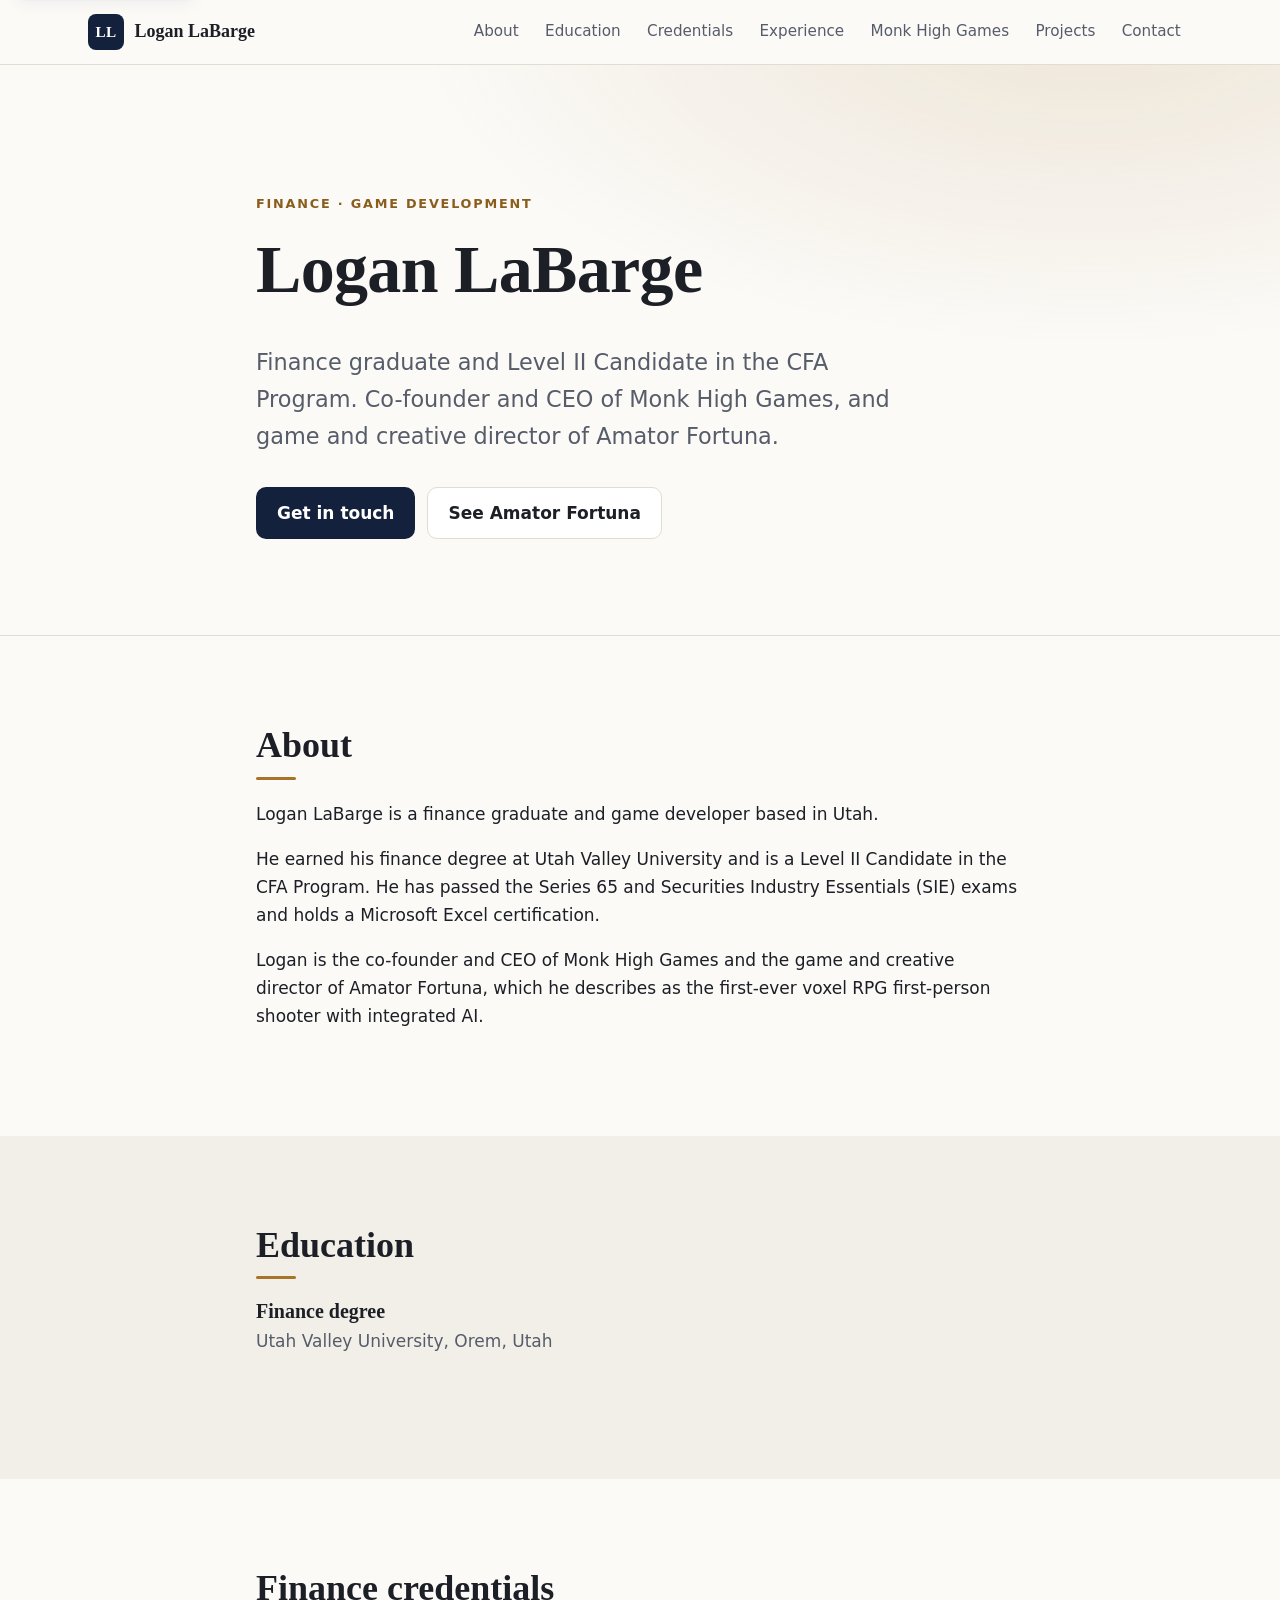
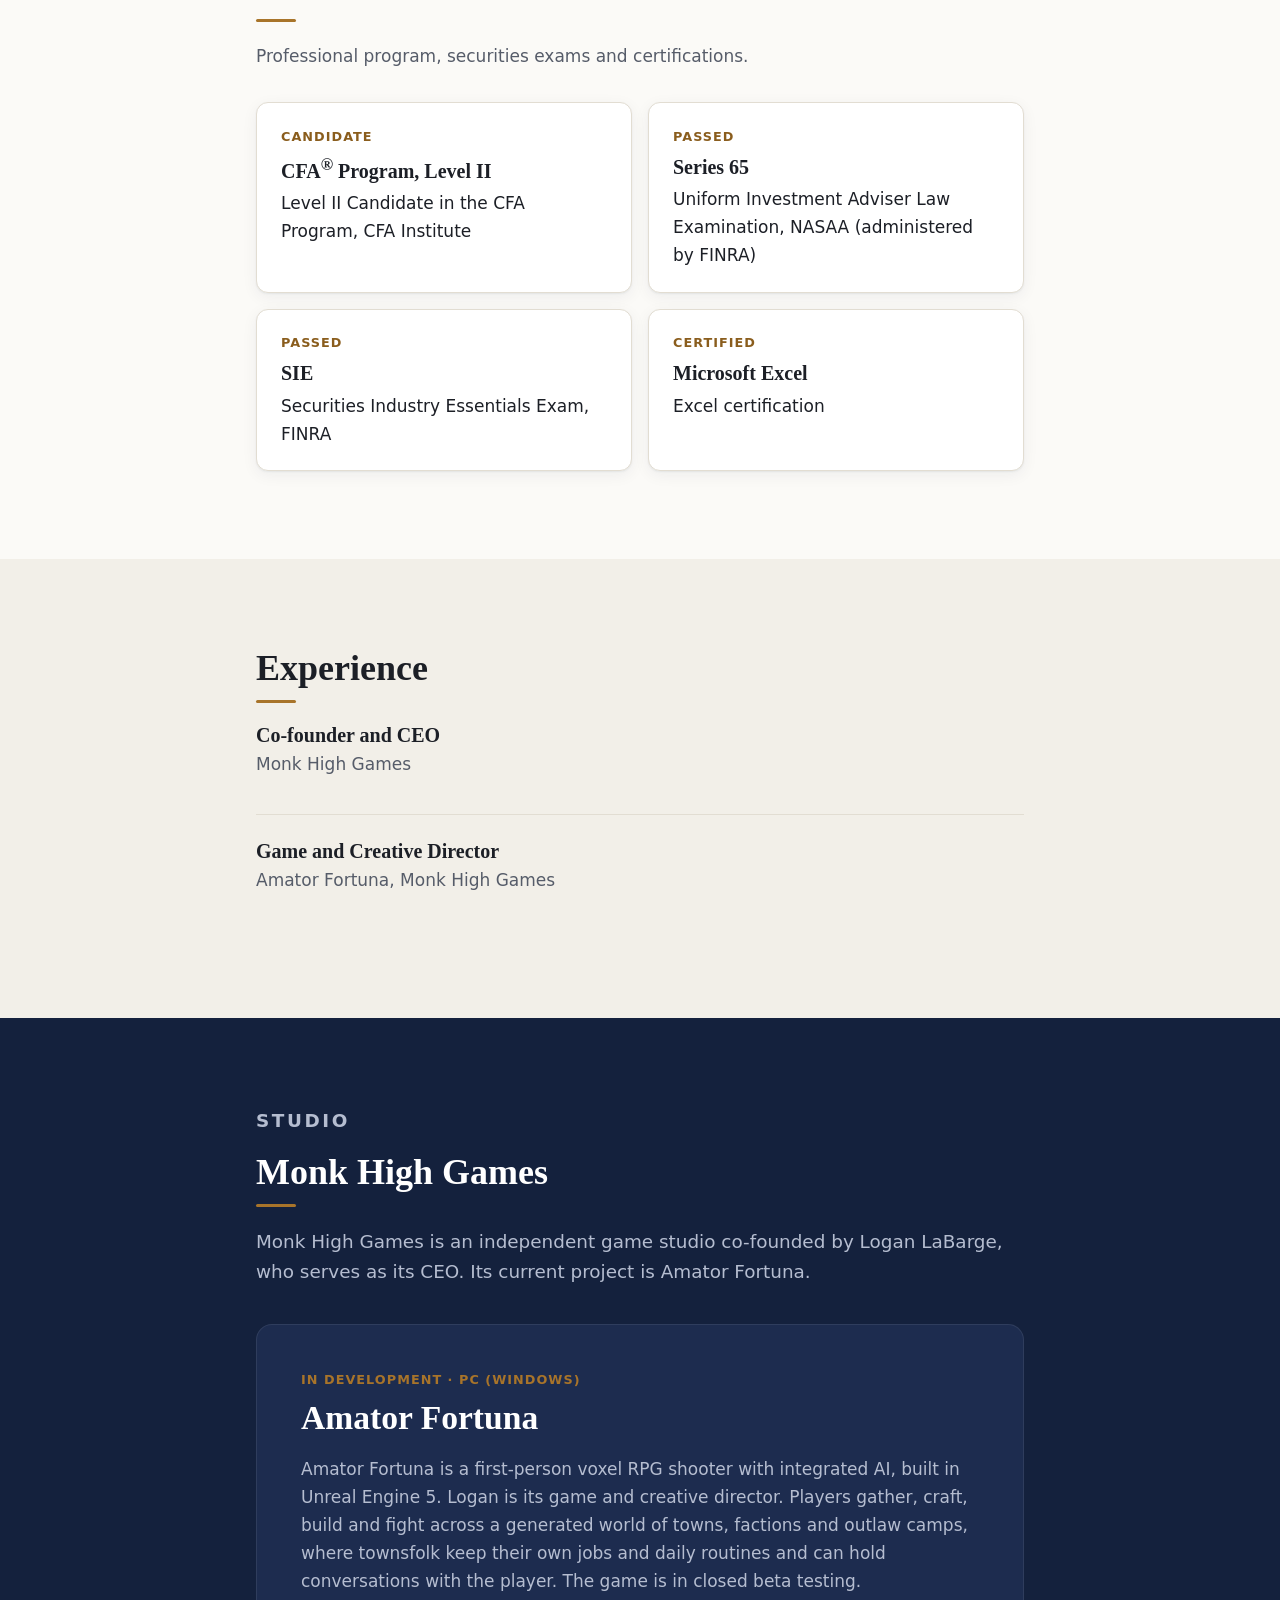
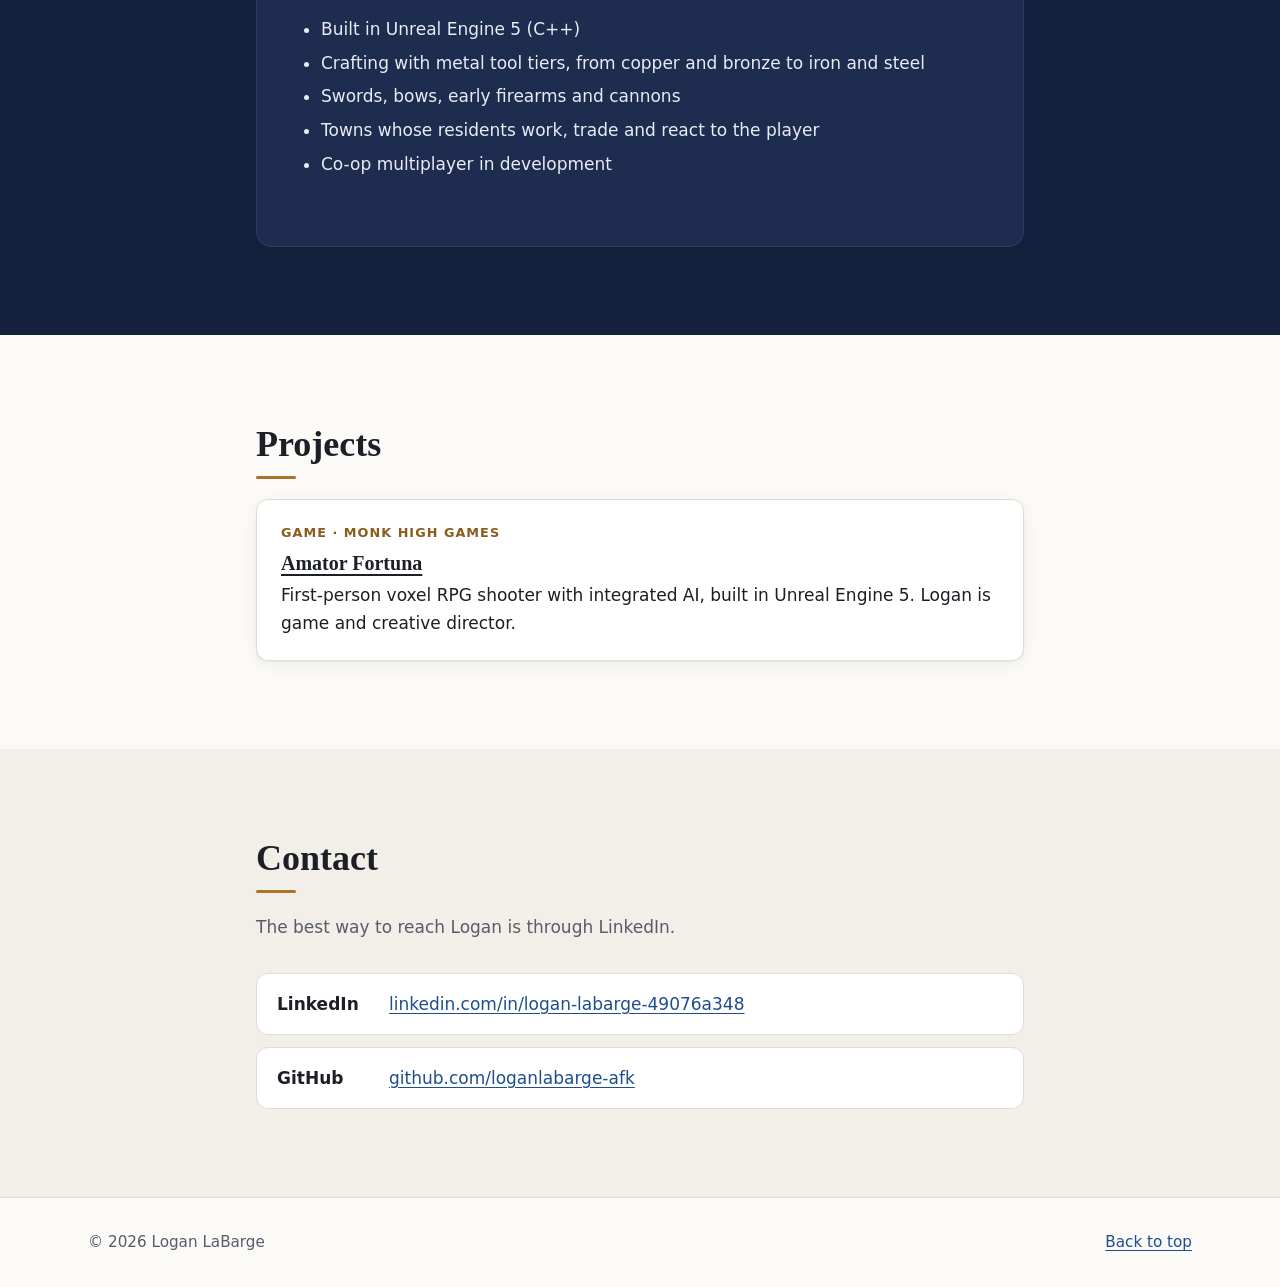
==== index.html @ 53f0b483 "Fill in Logan's bio, education, credentials, roles and LinkedIn" ====
<!doctype html>
<html lang="en">
<head>
  <meta charset="utf-8">
  <meta name="viewport" content="width=device-width, initial-scale=1">

  <!-- ===== Primary SEO ===== -->
  <title>Logan LaBarge | Finance and Game Development</title>
  <meta name="description" content="Logan LaBarge: Utah finance graduate, Level II Candidate in the CFA Program, co-founder and CEO of Monk High Games, and director of Amator Fortuna.">
  <meta name="author" content="Logan LaBarge">
  <meta name="robots" content="index, follow, max-image-preview:large">
  <link rel="canonical" href="https://loganlabarge-afk.github.io/">

  <!-- Search engine ownership checks: paste each service's tag below this comment.
       Google Search Console: <meta name="google-site-verification" content="...">
       Bing Webmaster Tools:  <meta name="msvalidate.01" content="..."> -->

  <!-- ===== Open Graph (LinkedIn, Facebook, Discord, iMessage, etc.) ===== -->
  <meta property="og:type" content="profile">
  <meta property="og:site_name" content="Logan LaBarge">
  <meta property="og:title" content="Logan LaBarge">
  <meta property="og:description" content="Logan LaBarge: Utah finance graduate, Level II Candidate in the CFA Program, co-founder and CEO of Monk High Games, and director of Amator Fortuna.">
  <meta property="og:url" content="https://loganlabarge-afk.github.io/">
  <meta property="og:image" content="https://loganlabarge-afk.github.io/assets/og-image.png">
  <meta property="og:image:width" content="1200">
  <meta property="og:image:height" content="630">
  <meta property="og:image:alt" content="Logan LaBarge">
  <meta property="og:locale" content="en_US">
  <meta property="profile:first_name" content="Logan">
  <meta property="profile:last_name" content="LaBarge">

  <!-- ===== Twitter / X card ===== -->
  <meta name="twitter:card" content="summary_large_image">
  <meta name="twitter:title" content="Logan LaBarge">
  <meta name="twitter:description" content="Logan LaBarge: Utah finance graduate, Level II Candidate in the CFA Program, co-founder and CEO of Monk High Games, and director of Amator Fortuna.">
  <meta name="twitter:image" content="https://loganlabarge-afk.github.io/assets/og-image.png">

  <link rel="icon" href="assets/favicon.svg" type="image/svg+xml">
  <link rel="icon" href="assets/favicon-32.png" type="image/png" sizes="32x32">
  <link rel="apple-touch-icon" href="assets/apple-touch-icon.png">
  <meta name="theme-color" content="#14213d">
  <link rel="stylesheet" href="assets/styles.css">

  <!-- ===== Structured data (schema.org JSON-LD) =====
       ProfilePage + Person is what Google reads for a person's profile page. -->
  <script type="application/ld+json">
  {
    "@context": "https://schema.org",
    "@graph": [
      {
        "@type": "ProfilePage",
        "@id": "https://loganlabarge-afk.github.io/#profilepage",
        "url": "https://loganlabarge-afk.github.io/",
        "name": "Logan LaBarge",
        "inLanguage": "en-US",
        "dateCreated": "2026-10-21",
        "dateModified": "2026-10-21",
        "isPartOf": { "@id": "https://loganlabarge-afk.github.io/#website" },
        "mainEntity": { "@id": "https://loganlabarge-afk.github.io/#person" }
      },
      {
        "@type": "WebSite",
        "@id": "https://loganlabarge-afk.github.io/#website",
        "url": "https://loganlabarge-afk.github.io/",
        "name": "Logan LaBarge",
        "inLanguage": "en-US",
        "publisher": { "@id": "https://loganlabarge-afk.github.io/#person" }
      },
      {
        "@type": "Person",
        "@id": "https://loganlabarge-afk.github.io/#person",
        "name": "Logan LaBarge",
        "givenName": "Logan",
        "familyName": "LaBarge",
        "url": "https://loganlabarge-afk.github.io/",
        "image": "https://loganlabarge-afk.github.io/assets/og-image.png",
        "description": "Utah finance graduate, Level II Candidate in the CFA Program, co-founder and CEO of Monk High Games, and game and creative director of Amator Fortuna.",
        "jobTitle": "Co-founder and CEO",
        "worksFor": { "@id": "https://loganlabarge-afk.github.io/#monkhighgames" },
        "homeLocation": {
          "@type": "Place",
          "address": { "@type": "PostalAddress", "addressRegion": "UT", "addressCountry": "US" }
        },
        "alumniOf": {
          "@type": "CollegeOrUniversity",
          "name": "Utah Valley University",
          "url": "https://www.uvu.edu/"
        },
        "hasCredential": [
          {
            "@type": "EducationalOccupationalCredential",
            "name": "Finance degree",
            "credentialCategory": "degree",
            "recognizedBy": { "@type": "CollegeOrUniversity", "name": "Utah Valley University" }
          },
          {
            "@type": "EducationalOccupationalCredential",
            "name": "Series 65: Uniform Investment Adviser Law Examination",
            "credentialCategory": "securities qualification exam",
            "recognizedBy": { "@type": "Organization", "name": "North American Securities Administrators Association (NASAA)", "url": "https://www.nasaa.org/" }
          },
          {
            "@type": "EducationalOccupationalCredential",
            "name": "Securities Industry Essentials (SIE) Exam",
            "credentialCategory": "securities qualification exam",
            "recognizedBy": { "@type": "Organization", "name": "FINRA", "url": "https://www.finra.org/" }
          },
          {
            "@type": "EducationalOccupationalCredential",
            "name": "Microsoft Excel certification",
            "credentialCategory": "certification"
          }
        ],
        "knowsAbout": ["Finance", "Securities", "Microsoft Excel", "Game development", "Unreal Engine"],
        "sameAs": [
          "https://www.linkedin.com/in/logan-labarge-49076a348/",
          "https://github.com/loganlabarge-afk"
        ]
      },
      {
        "@type": "Organization",
        "@id": "https://loganlabarge-afk.github.io/#monkhighgames",
        "name": "Monk High Games",
        "url": "https://loganlabarge-afk.github.io/#monk-high-games",
        "founder": { "@id": "https://loganlabarge-afk.github.io/#person" },
        "description": "Independent game studio co-founded by Logan LaBarge (CEO), developer of Amator Fortuna."
      },
      {
        "@type": "VideoGame",
        "@id": "https://loganlabarge-afk.github.io/#amatorfortuna",
        "name": "Amator Fortuna",
        "url": "https://loganlabarge-afk.github.io/#amator-fortuna",
        "description": "A first-person voxel RPG shooter with integrated AI, built in Unreal Engine 5. Players gather, craft, build and fight across a generated world of towns, factions and outlaw camps, where townsfolk keep their own jobs and daily routines and can hold conversations with the player. In closed beta testing.",
        "genre": ["Role-playing game", "First-person shooter", "Voxel"],
        "author": { "@id": "https://loganlabarge-afk.github.io/#person" },
        "director": { "@id": "https://loganlabarge-afk.github.io/#person" },
        "publisher": { "@id": "https://loganlabarge-afk.github.io/#monkhighgames" },
        "gamePlatform": "PC",
        "operatingSystem": "Windows",
        "applicationCategory": "Game"
      }
    ]
  }
  </script>
</head>
<body>
  <a class="skip-link" href="#main">Skip to content</a>

  <header class="site-header">
    <div class="container header-inner">
      <a class="brand" href="#top" aria-label="Logan LaBarge, back to top">
        <span class="monogram" aria-hidden="true">LL</span>
        <span class="brand-name">Logan LaBarge</span>
      </a>
      <button class="nav-toggle" type="button" aria-expanded="false" aria-controls="site-nav" hidden>
        <span class="nav-toggle-bars" aria-hidden="true"></span>
        <span class="visually-hidden">Menu</span>
      </button>
      <nav id="site-nav" class="site-nav" aria-label="Sections">
        <ul>
          <li><a href="#about">About</a></li>
          <li><a href="#education">Education</a></li>
          <li><a href="#credentials">Credentials</a></li>
          <li><a href="#experience">Experience</a></li>
          <li><a href="#monk-high-games">Monk High Games</a></li>
          <li><a href="#projects">Projects</a></li>
          <li><a href="#contact">Contact</a></li>
        </ul>
      </nav>
    </div>
  </header>

  <main id="main">
    <!-- ===== Hero ===== -->
    <section class="hero" id="top" aria-labelledby="hero-title">
      <div class="container narrow hero-inner">
        <p class="eyebrow">Finance &middot; Game development</p>
        <h1 id="hero-title">Logan LaBarge</h1>
        <p class="lede">Finance graduate and Level II Candidate in the CFA Program. Co-founder and CEO of Monk High Games, and game and creative director of Amator Fortuna.</p>
        <div class="hero-actions">
          <a class="button button-primary" href="#contact">Get in touch</a>
          <a class="button button-ghost" href="#amator-fortuna">See Amator Fortuna</a>
        </div>
      </div>
    </section>

    <!-- ===== About ===== -->
    <section class="section" id="about" aria-labelledby="about-title">
      <div class="container narrow">
        <h2 id="about-title">About</h2>
        <p>Logan LaBarge is a finance graduate and game developer based in Utah.</p>
        <p>He earned his finance degree at Utah Valley University and is a Level II Candidate in the CFA Program. He has passed the Series 65 and Securities Industry Essentials (SIE) exams and holds a Microsoft Excel certification.</p>
        <p>Logan is the co-founder and CEO of Monk High Games and the game and creative director of Amator Fortuna, which he describes as the first-ever voxel RPG first-person shooter with integrated AI.</p>
      </div>
    </section>

    <!-- ===== Education ===== -->
    <section class="section section-alt" id="education" aria-labelledby="education-title">
      <div class="container narrow">
        <h2 id="education-title">Education</h2>
        <ol class="timeline">
          <li class="timeline-item no-meta">
            <div class="timeline-body">
              <h3>Finance degree</h3>
              <p class="org">Utah Valley University, Orem, Utah</p>
            </div>
          </li>
        </ol>
      </div>
    </section>

    <!-- ===== Finance credentials ===== -->
    <section class="section" id="credentials" aria-labelledby="credentials-title">
      <div class="container narrow">
        <h2 id="credentials-title">Finance credentials</h2>
        <p class="section-intro">Professional program, securities exams and certifications.</p>
        <ul class="card-grid">
          <li class="card">
            <p class="card-kicker">Candidate</p>
            <h3>CFA<sup>&reg;</sup> Program, Level II</h3>
            <p>Level II Candidate in the CFA Program, CFA Institute</p>
          </li>
          <li class="card">
            <p class="card-kicker">Passed</p>
            <h3>Series 65</h3>
            <p>Uniform Investment Adviser Law Examination, NASAA (administered by FINRA)</p>
          </li>
          <li class="card">
            <p class="card-kicker">Passed</p>
            <h3>SIE</h3>
            <p>Securities Industry Essentials Exam, FINRA</p>
          </li>
          <li class="card">
            <p class="card-kicker">Certified</p>
            <h3>Microsoft Excel</h3>
            <p>Excel certification</p>
          </li>
        </ul>
      </div>
    </section>

    <!-- ===== Experience ===== -->
    <section class="section section-alt" id="experience" aria-labelledby="experience-title">
      <div class="container narrow">
        <h2 id="experience-title">Experience</h2>
        <ol class="timeline">
          <li class="timeline-item no-meta">
            <div class="timeline-body">
              <h3>Co-founder and CEO</h3>
              <p class="org">Monk High Games</p>
            </div>
          </li>
          <li class="timeline-item no-meta">
            <div class="timeline-body">
              <h3>Game and Creative Director</h3>
              <p class="org">Amator Fortuna, Monk High Games</p>
            </div>
          </li>
          <!-- Copy a <li class="timeline-item"> block above for each role, newest first.
               To show dates, drop "no-meta" and add <div class="timeline-meta">2024 &ndash; Present</div> before timeline-body. -->
        </ol>
      </div>
    </section>

    <!-- ===== Monk High Games / Amator Fortuna ===== -->
    <section class="section section-feature" id="monk-high-games" aria-labelledby="mhg-title">
      <div class="container narrow">
        <div class="feature-head">
          <p class="eyebrow eyebrow-light">Studio</p>
          <h2 id="mhg-title">Monk High Games</h2>
          <p>Monk High Games is an independent game studio co-founded by Logan LaBarge, who serves as its CEO. Its current project is Amator Fortuna.</p>
        </div>

        <article class="feature-card" id="amator-fortuna" aria-labelledby="af-title">
          <div class="feature-card-body">
            <p class="card-kicker">In development &middot; PC (Windows)</p>
            <h3 id="af-title">Amator Fortuna</h3>
            <p>Amator Fortuna is a first-person voxel RPG shooter with integrated AI, built in Unreal Engine 5. Logan is its game and creative director. Players gather, craft, build and fight across a generated world of towns, factions and outlaw camps, where townsfolk keep their own jobs and daily routines and can hold conversations with the player. The game is in closed beta testing.</p>
            <ul class="feature-list">
              <li>Built in Unreal Engine 5 (C++)</li>
              <li>Crafting with metal tool tiers, from copper and bronze to iron and steel</li>
              <li>Swords, bows, early firearms and cannons</li>
              <li>Towns whose residents work, trade and react to the player</li>
              <li>Co-op multiplayer in development</li>
            </ul>
          </div>
          <!-- Optional: add a screenshot you're happy to make public, e.g.
               <img class="feature-shot" src="assets/amator-fortuna.webp" width="1280" height="720"
                    alt="Describe what the screenshot shows" loading="lazy" decoding="async"> -->
        </article>
      </div>
    </section>

    <!-- ===== Projects ===== -->
    <section class="section" id="projects" aria-labelledby="projects-title">
      <div class="container narrow">
        <h2 id="projects-title">Projects</h2>
        <ul class="card-grid">
          <li class="card">
            <p class="card-kicker">Game &middot; Monk High Games</p>
            <h3><a href="#amator-fortuna">Amator Fortuna</a></h3>
            <p>First-person voxel RPG shooter with integrated AI, built in Unreal Engine 5. Logan is game and creative director.</p>
          </li>
        </ul>
      </div>
    </section>

    <!-- ===== Contact ===== -->
    <section class="section section-alt" id="contact" aria-labelledby="contact-title">
      <div class="container narrow">
        <h2 id="contact-title">Contact</h2>
        <p class="section-intro">The best way to reach Logan is through LinkedIn.</p>
        <ul class="contact-list">
          <li><span class="contact-label">LinkedIn</span> <a href="https://www.linkedin.com/in/logan-labarge-49076a348/" rel="me">linkedin.com/in/logan-labarge-49076a348</a></li>
          <li><span class="contact-label">GitHub</span> <a href="https://github.com/loganlabarge-afk" rel="me">github.com/loganlabarge-afk</a></li>
        </ul>
      </div>
    </section>
  </main>

  <footer class="site-footer">
    <div class="container footer-inner">
      <p>&copy; 2026 Logan LaBarge</p>
      <p><a href="#top">Back to top</a></p>
    </div>
  </footer>

  <script>
    // Collapsible menu on small screens. Without JavaScript the links simply stay visible.
    (function () {
      var toggle = document.querySelector('.nav-toggle');
      var nav = document.getElementById('site-nav');
      if (!toggle || !nav) return;
      toggle.hidden = false;
      document.documentElement.classList.add('js');
      function setOpen(open) {
        toggle.setAttribute('aria-expanded', String(open));
        nav.classList.toggle('is-open', open);
      }
      toggle.addEventListener('click', function () {
        setOpen(toggle.getAttribute('aria-expanded') !== 'true');
      });
      nav.addEventListener('click', function (e) {
        if (e.target.closest('a')) setOpen(false);
      });
      document.addEventListener('keydown', function (e) {
        if (e.key === 'Escape' && nav.classList.contains('is-open')) { setOpen(false); toggle.focus(); }
      });
    })();
  </script>
</body>
</html>
---- assets/styles.css ----
/* Logan LaBarge: personal site. No web fonts, no frameworks: one small stylesheet. */

:root {
  --bg: #fbfaf7;
  --bg-alt: #f2efe8;
  --surface: #ffffff;
  --text: #1c1f26;
  --text-muted: #565c69;
  --border: #e2ddd2;
  --brand: #14213d;          /* deep navy */
  --brand-contrast: #ffffff;
  --accent: #a8742a;         /* old gold */
  --accent-strong: #8a5d1d;
  --link: #1f4e8c;
  --feature-bg: #14213d;
  --feature-text: #e9ecf3;
  --feature-muted: #b5bdd0;
  --feature-surface: #1d2c4f;
  --todo-bg: #fff4d6;
  --todo-border: #d9a520;
  --todo-text: #5b4300;
  --shadow: 0 1px 2px rgba(20, 33, 61, .06), 0 4px 16px rgba(20, 33, 61, .06);
  --radius: 12px;
  --font-sans: system-ui, -apple-system, "Segoe UI", Roboto, "Helvetica Neue", Arial, sans-serif;
  --font-serif: "Iowan Old Style", "Palatino Linotype", Palatino, "Book Antiqua", Georgia, serif;
  color-scheme: light;
}

@media (prefers-color-scheme: dark) {
  :root {
    --bg: #0f1420;
    --bg-alt: #141b2b;
    --surface: #1a2234;
    --text: #e8eaf0;
    --text-muted: #a3abbd;
    --border: #2a3448;
    --brand: #e8eaf0;
    --brand-contrast: #0f1420;
    --accent: #d9a556;
    --accent-strong: #e6b86e;
    --link: #8fb6ff;
    --feature-bg: #0b1020;
    --feature-text: #e8eaf0;
    --feature-muted: #a3abbd;
    --feature-surface: #172038;
    --todo-bg: #3a2e0c;
    --todo-border: #c99a2e;
    --todo-text: #ffe7a6;
    --shadow: 0 1px 2px rgba(0, 0, 0, .3), 0 4px 16px rgba(0, 0, 0, .25);
    color-scheme: dark;
  }
}

*, *::before, *::after { box-sizing: border-box; }

html { scroll-behavior: smooth; scroll-padding-top: 5rem; -webkit-text-size-adjust: 100%; }
@media (prefers-reduced-motion: reduce) { html { scroll-behavior: auto; } }

body {
  margin: 0;
  background: var(--bg);
  color: var(--text);
  font: 400 1.0625rem/1.65 var(--font-sans);
  text-rendering: optimizeLegibility;
}

h1, h2, h3 { font-family: var(--font-serif); line-height: 1.2; color: var(--text); margin: 0 0 .5em; }
h1 { font-size: clamp(2.5rem, 7vw, 4.25rem); letter-spacing: -.01em; font-weight: 600; }
h2 { font-size: clamp(1.75rem, 4vw, 2.25rem); font-weight: 600; }
h3 { font-size: 1.25rem; font-weight: 600; }
p { margin: 0 0 1em; }
ul, ol { padding-left: 1.25rem; }
a { color: var(--link); text-underline-offset: .18em; }
a:hover { text-decoration-thickness: 2px; }

:focus-visible { outline: 3px solid var(--accent); outline-offset: 3px; border-radius: 4px; }

.visually-hidden {
  position: absolute !important; width: 1px; height: 1px; padding: 0; margin: -1px;
  overflow: hidden; clip: rect(0 0 0 0); white-space: nowrap; border: 0;
}

.skip-link {
  position: absolute; left: 1rem; top: -3rem; z-index: 100;
  background: var(--surface); color: var(--text); padding: .6rem 1rem; border-radius: 8px;
  box-shadow: var(--shadow); font-weight: 600;
}
.skip-link:focus { top: 1rem; }

.container { width: 100%; max-width: 72rem; margin: 0 auto; padding: 0 1.5rem; }
.narrow { max-width: 48rem; }
.container.narrow { max-width: calc(48rem + 3rem); }
@media (max-width: 480px) { .container { padding: 0 1rem; } }

/* ---------- Header ---------- */
.site-header {
  position: sticky; top: 0; z-index: 50;
  background: color-mix(in srgb, var(--bg) 88%, transparent);
  backdrop-filter: saturate(1.4) blur(10px);
  -webkit-backdrop-filter: saturate(1.4) blur(10px);
  border-bottom: 1px solid var(--border);
}
@supports not (background: color-mix(in srgb, red 50%, blue)) { .site-header { background: var(--bg); } }

.header-inner { display: flex; align-items: center; justify-content: space-between; gap: 1rem; min-height: 4rem; }

.brand { display: inline-flex; align-items: center; gap: .65rem; text-decoration: none; color: var(--text); font-weight: 600; }
.monogram {
  display: inline-grid; place-items: center; width: 2.25rem; height: 2.25rem; border-radius: 8px;
  background: var(--brand); color: var(--brand-contrast);
  font: 600 .95rem/1 var(--font-serif); letter-spacing: .02em;
}
.brand-name { font-family: var(--font-serif); font-size: 1.125rem; }

.site-nav ul { list-style: none; margin: 0; padding: 0; display: flex; flex-wrap: wrap; gap: .25rem; }
.site-nav a {
  display: block; padding: .45rem .7rem; border-radius: 8px;
  color: var(--text-muted); text-decoration: none; font-size: .95rem; font-weight: 500;
}
.site-nav a:hover { color: var(--text); background: var(--bg-alt); }

.nav-toggle {
  display: none; width: 2.75rem; height: 2.75rem; border: 1px solid var(--border); border-radius: 8px;
  background: var(--surface); color: var(--text); cursor: pointer; padding: 0;
}
.nav-toggle-bars, .nav-toggle-bars::before, .nav-toggle-bars::after {
  display: block; width: 1.1rem; height: 2px; background: currentColor; border-radius: 2px; margin: 0 auto; position: relative;
}
.nav-toggle-bars::before, .nav-toggle-bars::after { content: ""; position: absolute; left: 0; }
.nav-toggle-bars::before { top: -6px; }
.nav-toggle-bars::after { top: 6px; }

@media (max-width: 860px) {
  .js .nav-toggle { display: inline-block; }
  .js .site-nav {
    display: none; position: absolute; left: 0; right: 0; top: 100%;
    background: var(--bg); border-bottom: 1px solid var(--border); box-shadow: var(--shadow);
  }
  .js .site-nav.is-open { display: block; }
  .js .site-nav ul { flex-direction: column; padding: .5rem 1rem 1rem; }
  .js .site-nav a { padding: .75rem .75rem; font-size: 1rem; }
  html:not(.js) .header-inner { flex-wrap: wrap; padding-bottom: .5rem; }
}

/* ---------- Hero ---------- */
.hero {
  padding: clamp(4rem, 12vw, 8rem) 0 clamp(3.5rem, 9vw, 6rem);
  background:
    radial-gradient(60rem 30rem at 85% -10%, color-mix(in srgb, var(--accent) 16%, transparent), transparent 70%),
    var(--bg);
  border-bottom: 1px solid var(--border);
}
.eyebrow {
  font-size: .8rem; font-weight: 700; letter-spacing: .14em; text-transform: uppercase;
  color: var(--accent-strong); margin-bottom: .9rem;
}
.eyebrow-light { color: var(--accent); }
.lede { font-size: clamp(1.15rem, 2.4vw, 1.4rem); color: var(--text-muted); max-width: 40rem; }
.hero-actions { display: flex; flex-wrap: wrap; gap: .75rem; margin-top: 2rem; }

.button {
  display: inline-flex; align-items: center; justify-content: center; min-height: 2.9rem;
  padding: .7rem 1.25rem; border-radius: 10px; font-weight: 600; text-decoration: none;
  border: 1px solid transparent; transition: transform .15s ease, background-color .15s ease;
}
.button:hover { transform: translateY(-1px); }
@media (prefers-reduced-motion: reduce) { .button { transition: none; } .button:hover { transform: none; } }
.button-primary { background: var(--brand); color: var(--brand-contrast); }
.button-ghost { border-color: var(--border); color: var(--text); background: var(--surface); }

/* ---------- Sections ---------- */
.section { padding: clamp(3.5rem, 8vw, 5.5rem) 0; }
.section-alt { background: var(--bg-alt); }
.section-intro { color: var(--text-muted); margin-bottom: 2rem; }
.section h2 { margin-bottom: 1.25rem; }
.section h2::after {
  content: ""; display: block; width: 2.5rem; height: 3px; margin-top: .6rem;
  background: var(--accent); border-radius: 2px;
}

/* Timeline (education, experience) */
.timeline { list-style: none; padding: 0; margin: 0; }
.timeline-item {
  display: grid; grid-template-columns: 10rem 1fr; gap: 1.5rem;
  padding: 1.5rem 0; border-top: 1px solid var(--border);
}
.timeline-item:first-child { border-top: 0; padding-top: 0; }
.timeline-item.no-meta { grid-template-columns: 1fr; }
.timeline-meta { color: var(--text-muted); font-size: .95rem; font-variant-numeric: tabular-nums; padding-top: .2rem; }
.timeline-body h3 { margin-bottom: .2rem; }
.org { color: var(--text-muted); margin-bottom: .75rem; }
.timeline-body ul { margin: 0; }
@media (max-width: 640px) { .timeline-item { grid-template-columns: 1fr; gap: .35rem; } }

/* Cards */
.card-grid { list-style: none; padding: 0; margin: 0; display: grid; gap: 1rem; grid-template-columns: repeat(auto-fit, minmax(min(100%, 18rem), 1fr)); }
.card {
  background: var(--surface); border: 1px solid var(--border); border-radius: var(--radius);
  padding: 1.4rem 1.5rem; box-shadow: var(--shadow);
}
.card h3 { margin-bottom: .4rem; }
.card h3 a { color: inherit; }
.card p:last-child { margin-bottom: 0; }
.card-kicker { font-size: .8rem; font-weight: 700; letter-spacing: .08em; text-transform: uppercase; color: var(--accent-strong); margin-bottom: .5rem; }

/* Feature (Monk High Games / Amator Fortuna) */
.section-feature { background: var(--feature-bg); color: var(--feature-text); }
.section-feature h2, .section-feature h3 { color: #ffffff; }
.section-feature p { color: var(--feature-muted); }
.feature-head { margin-bottom: 2.25rem; }
.feature-head p { font-size: 1.15rem; }
.feature-card {
  background: var(--feature-surface); border: 1px solid rgba(255, 255, 255, .08); border-radius: calc(var(--radius) + 4px);
  padding: clamp(1.5rem, 4vw, 2.75rem); max-width: 56rem;
}
.feature-card h3 { font-size: clamp(1.6rem, 3.5vw, 2.1rem); }
.feature-card .card-kicker { color: var(--accent); }
.feature-list { color: var(--feature-text); margin: 1.25rem 0 1.5rem; display: grid; gap: .35rem; }
.feature-shot { display: block; width: 100%; height: auto; border-radius: var(--radius); margin-top: 1.5rem; }

/* Contact */
.contact-list { list-style: none; padding: 0; margin: 0; display: grid; gap: .75rem; }
.contact-list li {
  display: flex; flex-wrap: wrap; align-items: baseline; gap: .5rem 1rem;
  background: var(--surface); border: 1px solid var(--border); border-radius: var(--radius); padding: 1rem 1.25rem;
}
.contact-label { font-weight: 700; min-width: 6rem; }
.contact-list a { overflow-wrap: anywhere; }

/* Footer */
.site-footer { border-top: 1px solid var(--border); padding: 2rem 0; color: var(--text-muted); font-size: .95rem; }
.footer-inner { display: flex; flex-wrap: wrap; justify-content: space-between; gap: .5rem 1.5rem; }
.footer-inner p { margin: 0; }

/* ---------- Draft markers: remove from the HTML before publishing ----------
   .todo / .todo-block = information only Logan can supply.
   .draft = wording drafted for Logan to confirm or rewrite.
   tools/check-before-publish.ps1 refuses to pass while any of these remain. */
.todo, .todo-block {
  background: var(--todo-bg); color: var(--todo-text); border: 1px dashed var(--todo-border); border-radius: 6px;
}
.todo { padding: .05em .4em; box-decoration-break: clone; -webkit-box-decoration-break: clone; }
.todo-block { padding: 1rem 1.25rem; }
.todo-block ul { margin-bottom: 0; }
.draft { position: relative; outline: 2px dashed var(--todo-border); outline-offset: 6px; border-radius: 2px; }
.draft::before {
  content: "Draft: please check"; display: inline-block; margin-right: .5rem;
  font: 700 .7rem/1.6 var(--font-sans); letter-spacing: .06em; text-transform: uppercase;
  background: var(--todo-border); color: #1c1400; padding: 0 .45rem; border-radius: 4px; vertical-align: .1em;
}
ul.draft::before { display: block; width: max-content; margin: 0 0 .4rem -1.25rem; }

@media print {
  .site-header, .hero-actions, .skip-link { display: none; }
  .section-feature { background: none; color: inherit; }
  .section-feature h2, .section-feature h3, .section-feature p, .feature-list { color: inherit; }
  .feature-card { background: none; border-color: #ccc; }
}
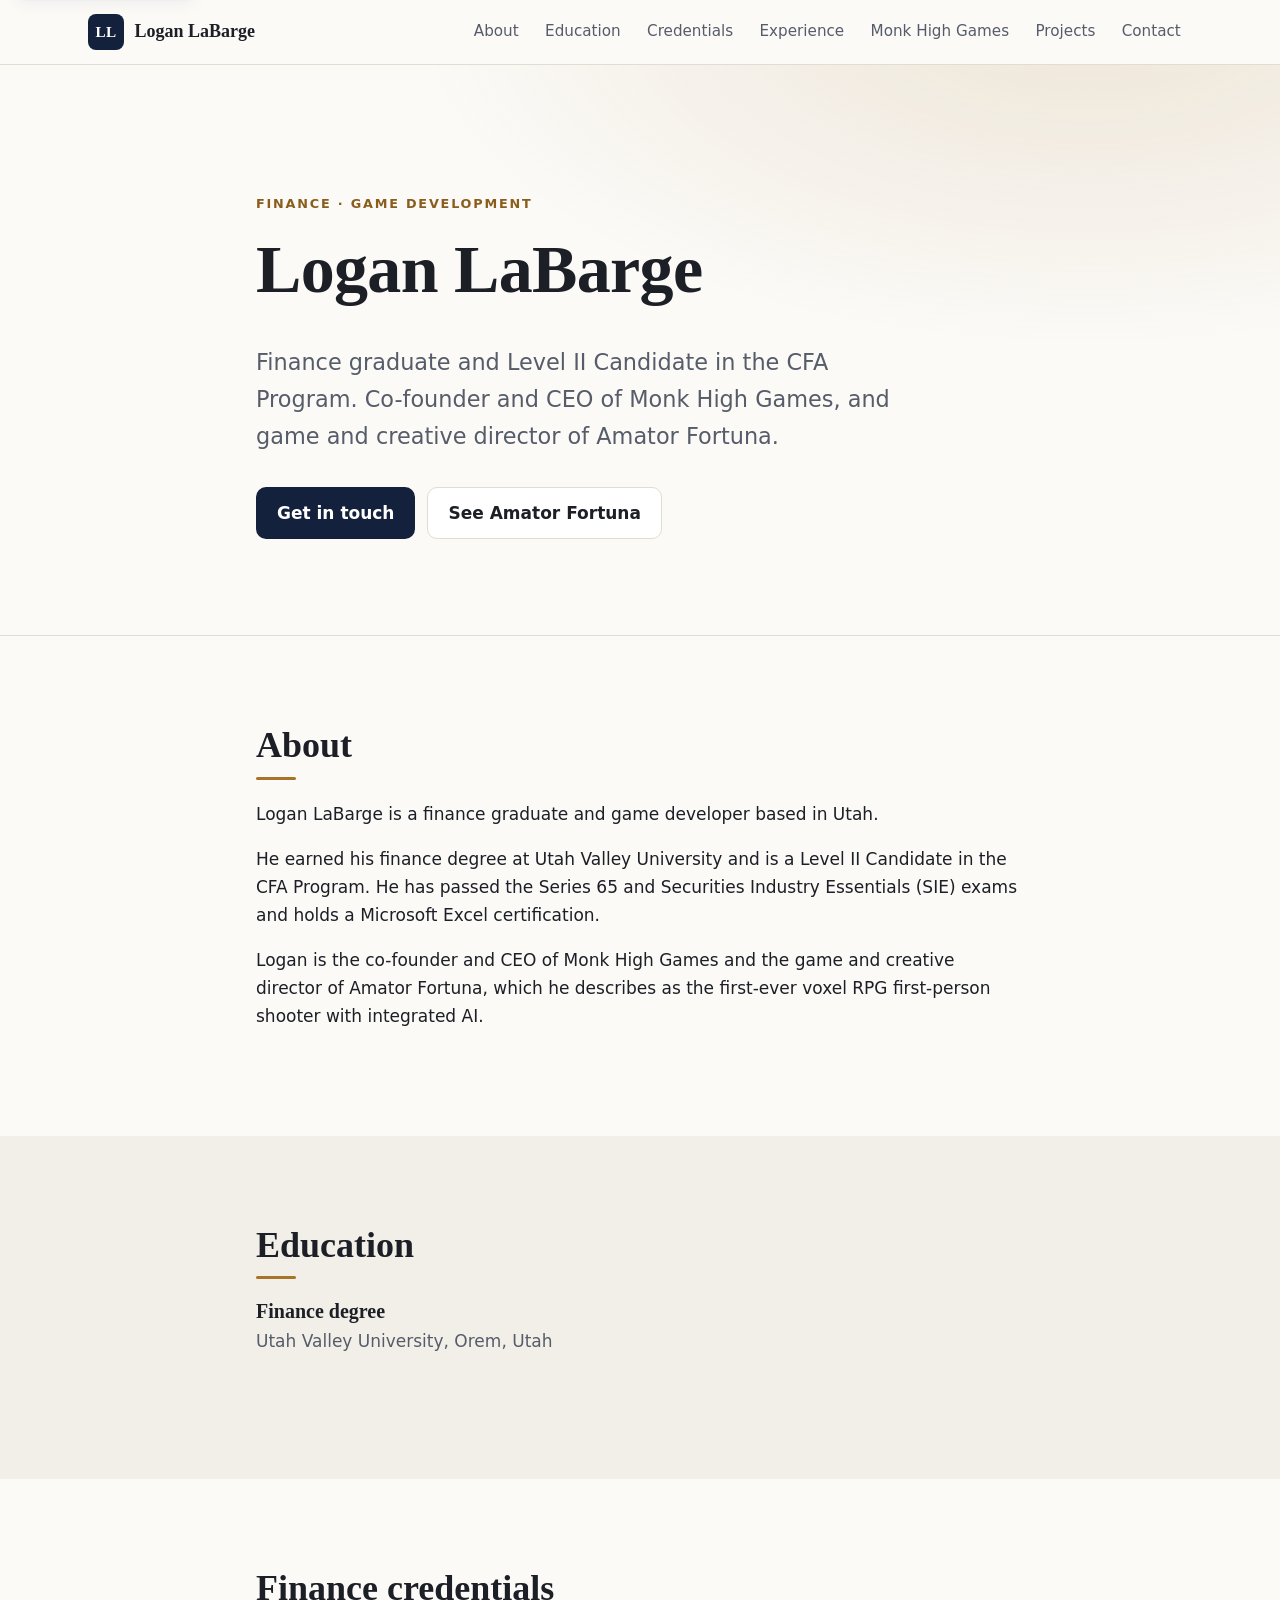
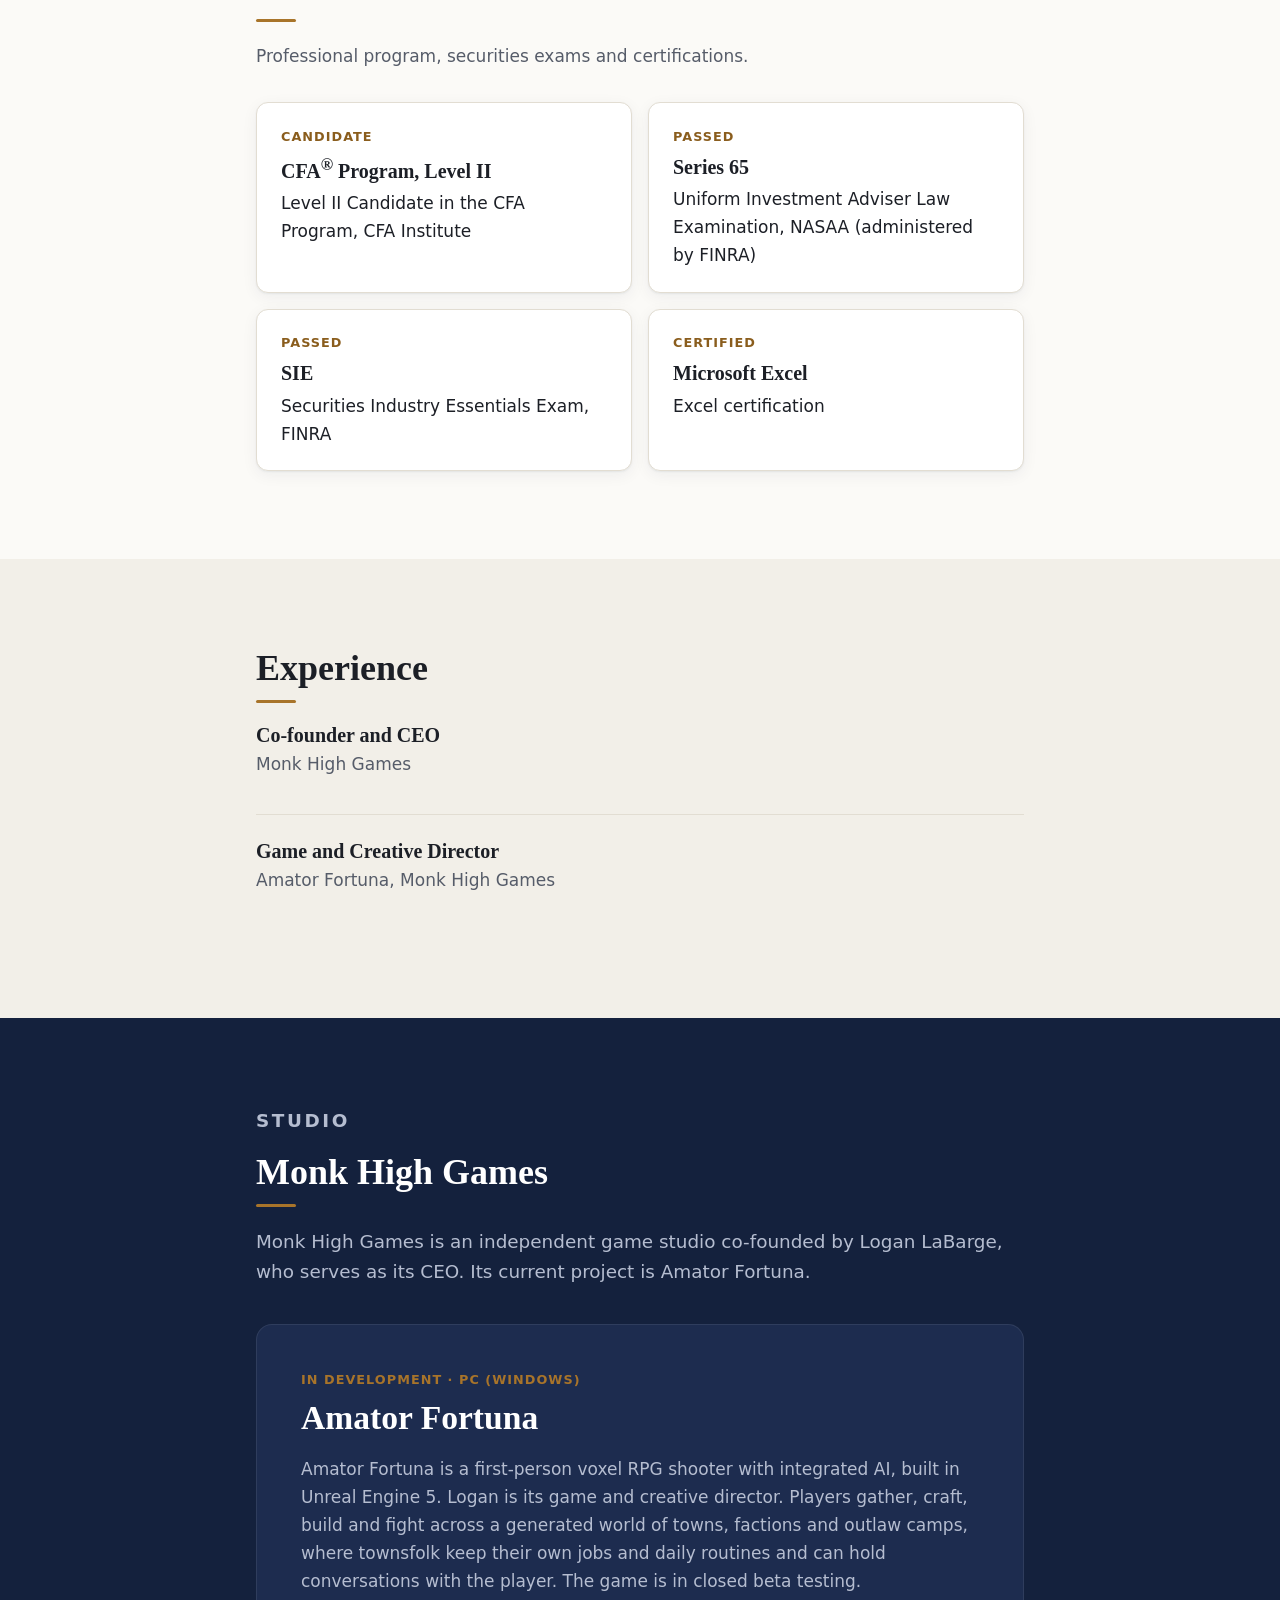
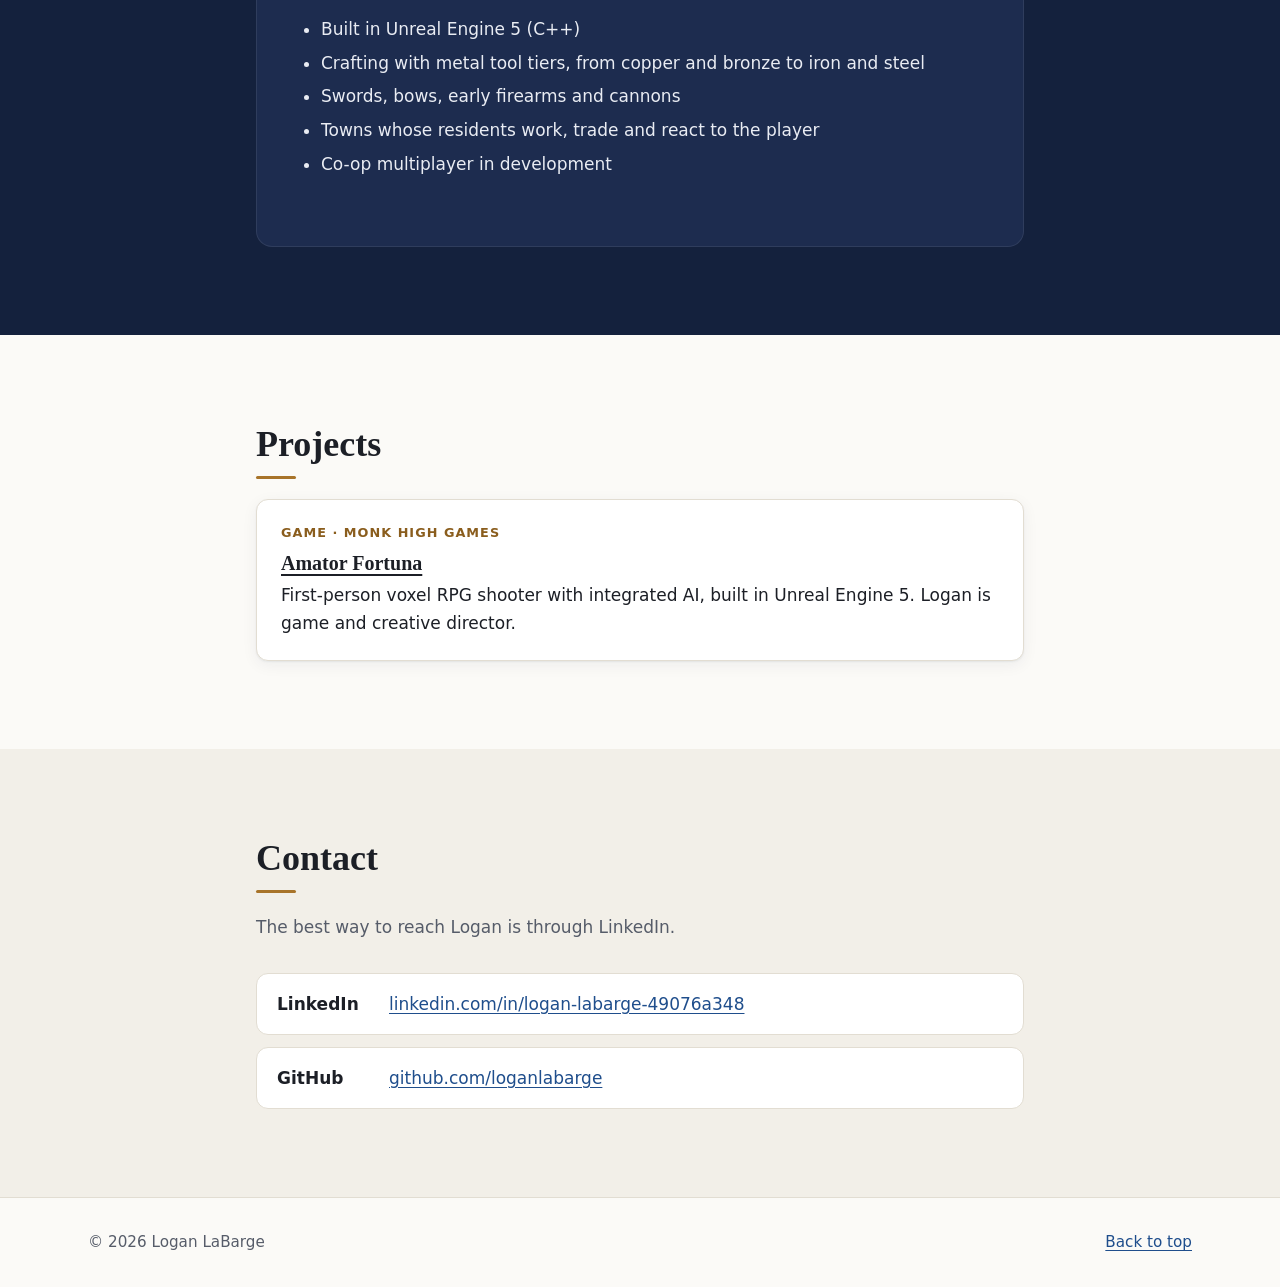
==== commit 1deb145a: "Switch to the new GitHub username loganlabarge (URLs, structured data, share image)" ====
--- a/index.html
+++ b/index.html
@@ -9,7 +9,7 @@
   <meta name="description" content="Logan LaBarge: Utah finance graduate, Level II Candidate in the CFA Program, co-founder and CEO of Monk High Games, and director of Amator Fortuna.">
   <meta name="author" content="Logan LaBarge">
   <meta name="robots" content="index, follow, max-image-preview:large">
-  <link rel="canonical" href="https://loganlabarge-afk.github.io/">
+  <link rel="canonical" href="https://loganlabarge.github.io/">
 
   <!-- Search engine ownership checks: paste each service's tag below this comment.
        Google Search Console: <meta name="google-site-verification" content="...">
@@ -20,8 +20,8 @@
   <meta property="og:site_name" content="Logan LaBarge">
   <meta property="og:title" content="Logan LaBarge">
   <meta property="og:description" content="Logan LaBarge: Utah finance graduate, Level II Candidate in the CFA Program, co-founder and CEO of Monk High Games, and director of Amator Fortuna.">
-  <meta property="og:url" content="https://loganlabarge-afk.github.io/">
-  <meta property="og:image" content="https://loganlabarge-afk.github.io/assets/og-image.png">
+  <meta property="og:url" content="https://loganlabarge.github.io/">
+  <meta property="og:image" content="https://loganlabarge.github.io/assets/og-image.png">
   <meta property="og:image:width" content="1200">
   <meta property="og:image:height" content="630">
   <meta property="og:image:alt" content="Logan LaBarge">
@@ -33,7 +33,7 @@
   <meta name="twitter:card" content="summary_large_image">
   <meta name="twitter:title" content="Logan LaBarge">
   <meta name="twitter:description" content="Logan LaBarge: Utah finance graduate, Level II Candidate in the CFA Program, co-founder and CEO of Monk High Games, and director of Amator Fortuna.">
-  <meta name="twitter:image" content="https://loganlabarge-afk.github.io/assets/og-image.png">
+  <meta name="twitter:image" content="https://loganlabarge.github.io/assets/og-image.png">
 
   <link rel="icon" href="assets/favicon.svg" type="image/svg+xml">
   <link rel="icon" href="assets/favicon-32.png" type="image/png" sizes="32x32">
@@ -49,34 +49,34 @@
     "@graph": [
       {
         "@type": "ProfilePage",
-        "@id": "https://loganlabarge-afk.github.io/#profilepage",
-        "url": "https://loganlabarge-afk.github.io/",
+        "@id": "https://loganlabarge.github.io/#profilepage",
+        "url": "https://loganlabarge.github.io/",
         "name": "Logan LaBarge",
         "inLanguage": "en-US",
         "dateCreated": "2026-10-21",
         "dateModified": "2026-10-21",
-        "isPartOf": { "@id": "https://loganlabarge-afk.github.io/#website" },
-        "mainEntity": { "@id": "https://loganlabarge-afk.github.io/#person" }
+        "isPartOf": { "@id": "https://loganlabarge.github.io/#website" },
+        "mainEntity": { "@id": "https://loganlabarge.github.io/#person" }
       },
       {
         "@type": "WebSite",
-        "@id": "https://loganlabarge-afk.github.io/#website",
-        "url": "https://loganlabarge-afk.github.io/",
+        "@id": "https://loganlabarge.github.io/#website",
+        "url": "https://loganlabarge.github.io/",
         "name": "Logan LaBarge",
         "inLanguage": "en-US",
-        "publisher": { "@id": "https://loganlabarge-afk.github.io/#person" }
+        "publisher": { "@id": "https://loganlabarge.github.io/#person" }
       },
       {
         "@type": "Person",
-        "@id": "https://loganlabarge-afk.github.io/#person",
+        "@id": "https://loganlabarge.github.io/#person",
         "name": "Logan LaBarge",
         "givenName": "Logan",
         "familyName": "LaBarge",
-        "url": "https://loganlabarge-afk.github.io/",
-        "image": "https://loganlabarge-afk.github.io/assets/og-image.png",
+        "url": "https://loganlabarge.github.io/",
+        "image": "https://loganlabarge.github.io/assets/og-image.png",
         "description": "Utah finance graduate, Level II Candidate in the CFA Program, co-founder and CEO of Monk High Games, and game and creative director of Amator Fortuna.",
         "jobTitle": "Co-founder and CEO",
-        "worksFor": { "@id": "https://loganlabarge-afk.github.io/#monkhighgames" },
+        "worksFor": { "@id": "https://loganlabarge.github.io/#monkhighgames" },
         "homeLocation": {
           "@type": "Place",
           "address": { "@type": "PostalAddress", "addressRegion": "UT", "addressCountry": "US" }
@@ -114,27 +114,27 @@
         "knowsAbout": ["Finance", "Securities", "Microsoft Excel", "Game development", "Unreal Engine"],
         "sameAs": [
           "https://www.linkedin.com/in/logan-labarge-49076a348/",
-          "https://github.com/loganlabarge-afk"
+          "https://github.com/loganlabarge"
         ]
       },
       {
         "@type": "Organization",
-        "@id": "https://loganlabarge-afk.github.io/#monkhighgames",
+        "@id": "https://loganlabarge.github.io/#monkhighgames",
         "name": "Monk High Games",
-        "url": "https://loganlabarge-afk.github.io/#monk-high-games",
-        "founder": { "@id": "https://loganlabarge-afk.github.io/#person" },
+        "url": "https://loganlabarge.github.io/#monk-high-games",
+        "founder": { "@id": "https://loganlabarge.github.io/#person" },
         "description": "Independent game studio co-founded by Logan LaBarge (CEO), developer of Amator Fortuna."
       },
       {
         "@type": "VideoGame",
-        "@id": "https://loganlabarge-afk.github.io/#amatorfortuna",
+        "@id": "https://loganlabarge.github.io/#amatorfortuna",
         "name": "Amator Fortuna",
-        "url": "https://loganlabarge-afk.github.io/#amator-fortuna",
+        "url": "https://loganlabarge.github.io/#amator-fortuna",
         "description": "A first-person voxel RPG shooter with integrated AI, built in Unreal Engine 5. Players gather, craft, build and fight across a generated world of towns, factions and outlaw camps, where townsfolk keep their own jobs and daily routines and can hold conversations with the player. In closed beta testing.",
         "genre": ["Role-playing game", "First-person shooter", "Voxel"],
-        "author": { "@id": "https://loganlabarge-afk.github.io/#person" },
-        "director": { "@id": "https://loganlabarge-afk.github.io/#person" },
-        "publisher": { "@id": "https://loganlabarge-afk.github.io/#monkhighgames" },
+        "author": { "@id": "https://loganlabarge.github.io/#person" },
+        "director": { "@id": "https://loganlabarge.github.io/#person" },
+        "publisher": { "@id": "https://loganlabarge.github.io/#monkhighgames" },
         "gamePlatform": "PC",
         "operatingSystem": "Windows",
         "applicationCategory": "Game"
@@ -312,7 +312,7 @@
         <p class="section-intro">The best way to reach Logan is through LinkedIn.</p>
         <ul class="contact-list">
           <li><span class="contact-label">LinkedIn</span> <a href="https://www.linkedin.com/in/logan-labarge-49076a348/" rel="me">linkedin.com/in/logan-labarge-49076a348</a></li>
-          <li><span class="contact-label">GitHub</span> <a href="https://github.com/loganlabarge-afk" rel="me">github.com/loganlabarge-afk</a></li>
+          <li><span class="contact-label">GitHub</span> <a href="https://github.com/loganlabarge" rel="me">github.com/loganlabarge</a></li>
         </ul>
       </div>
     </section>
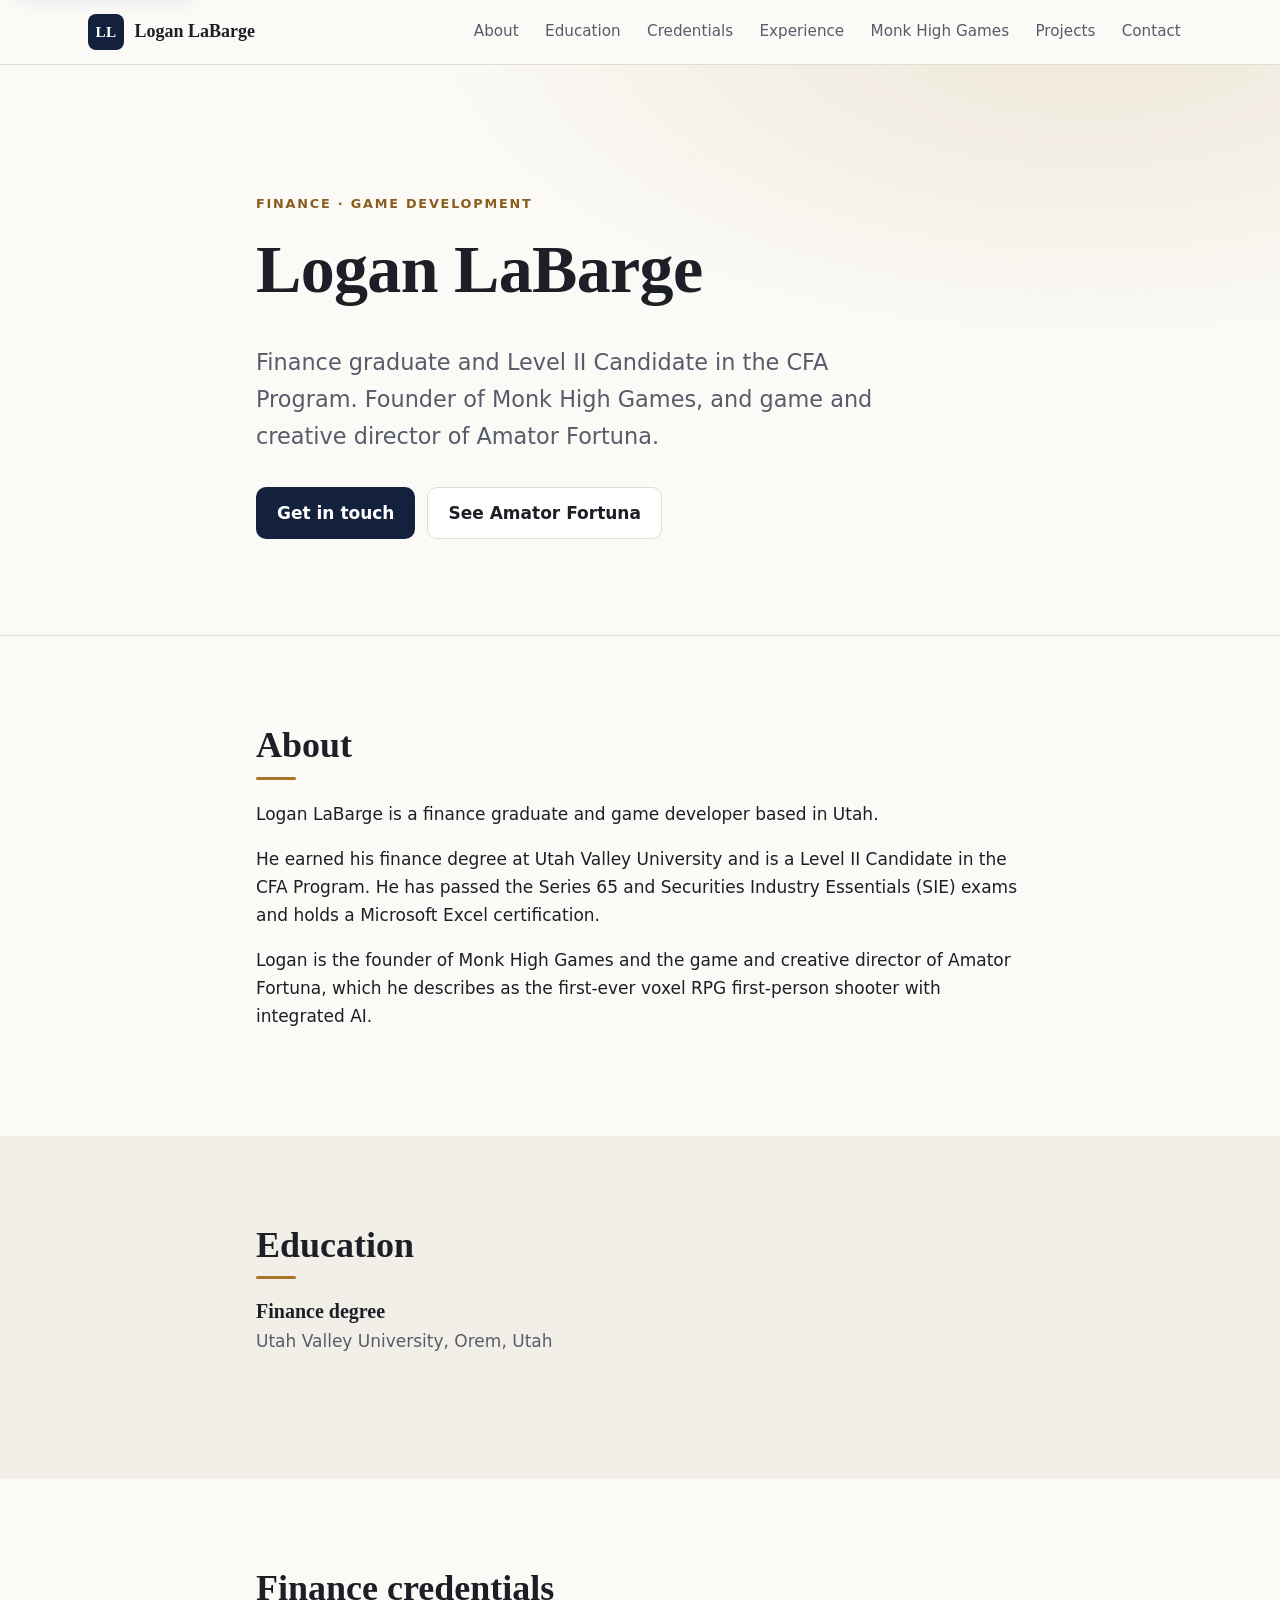
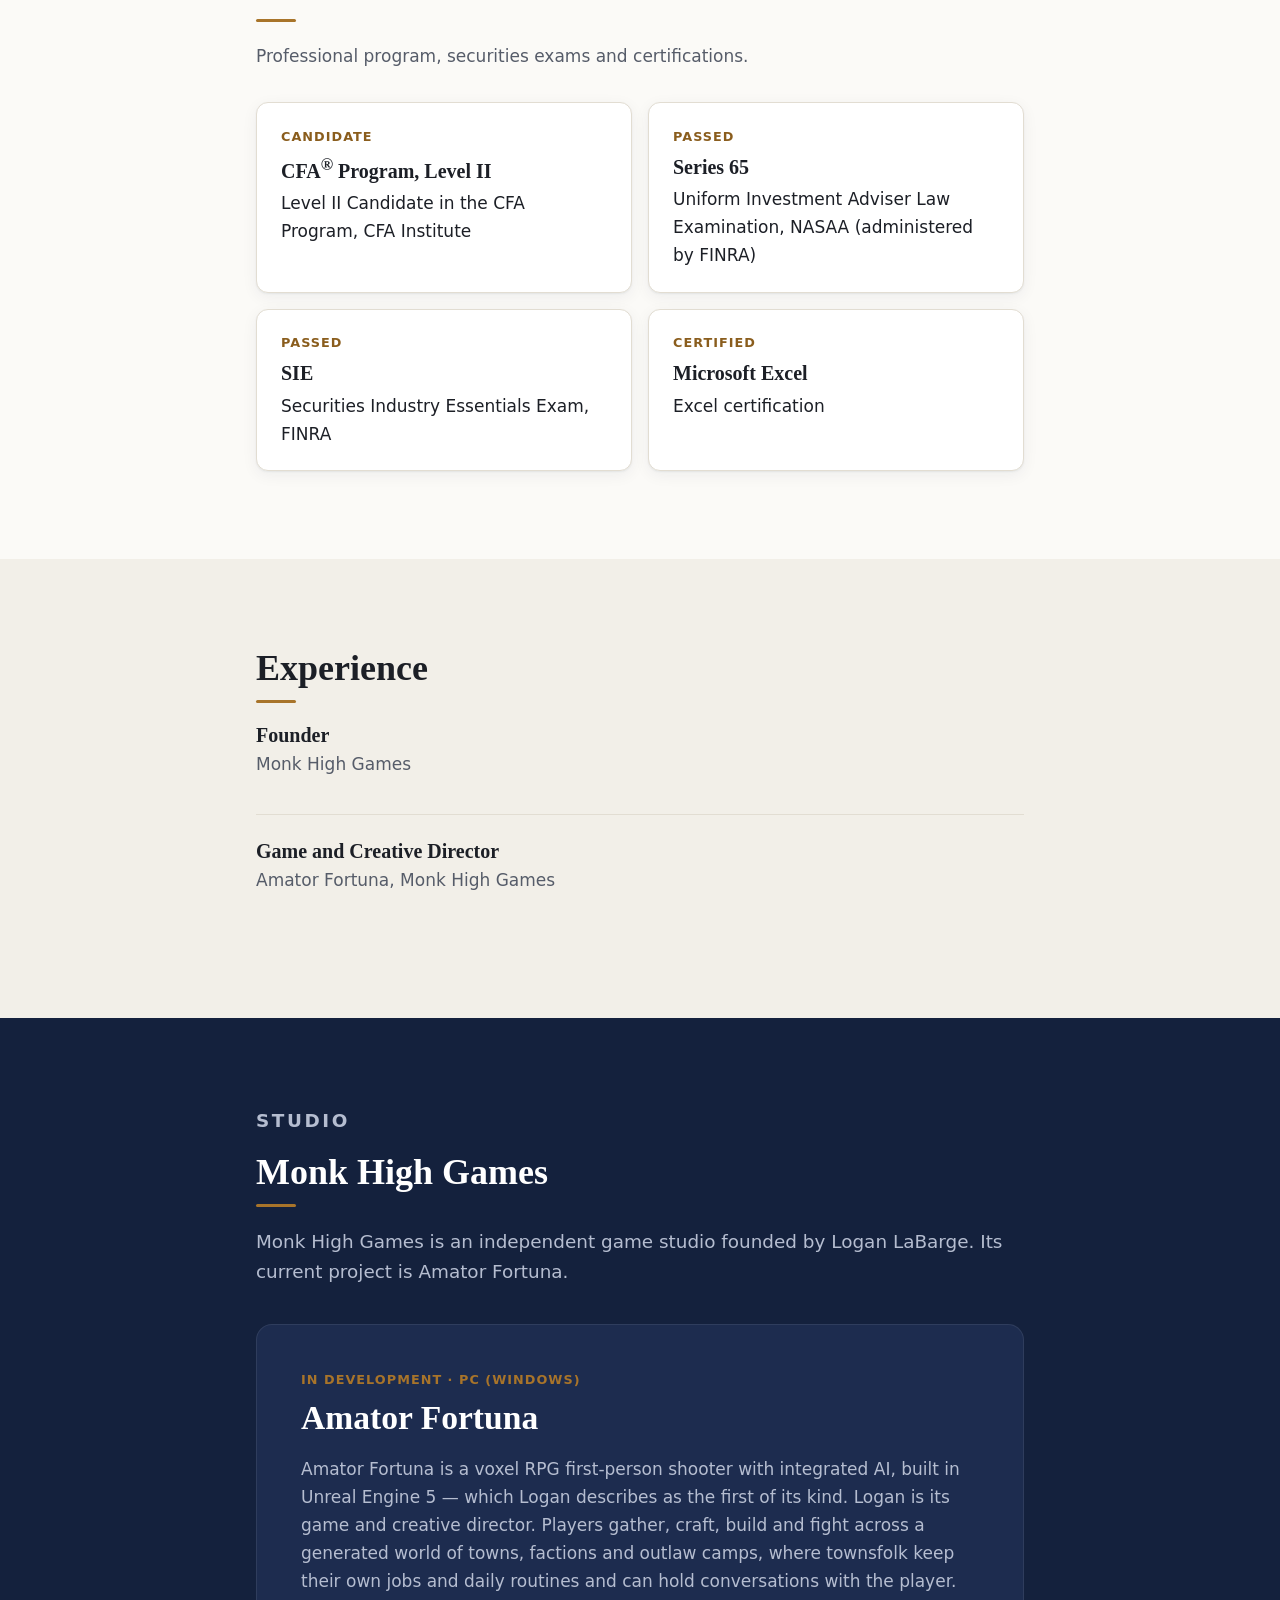
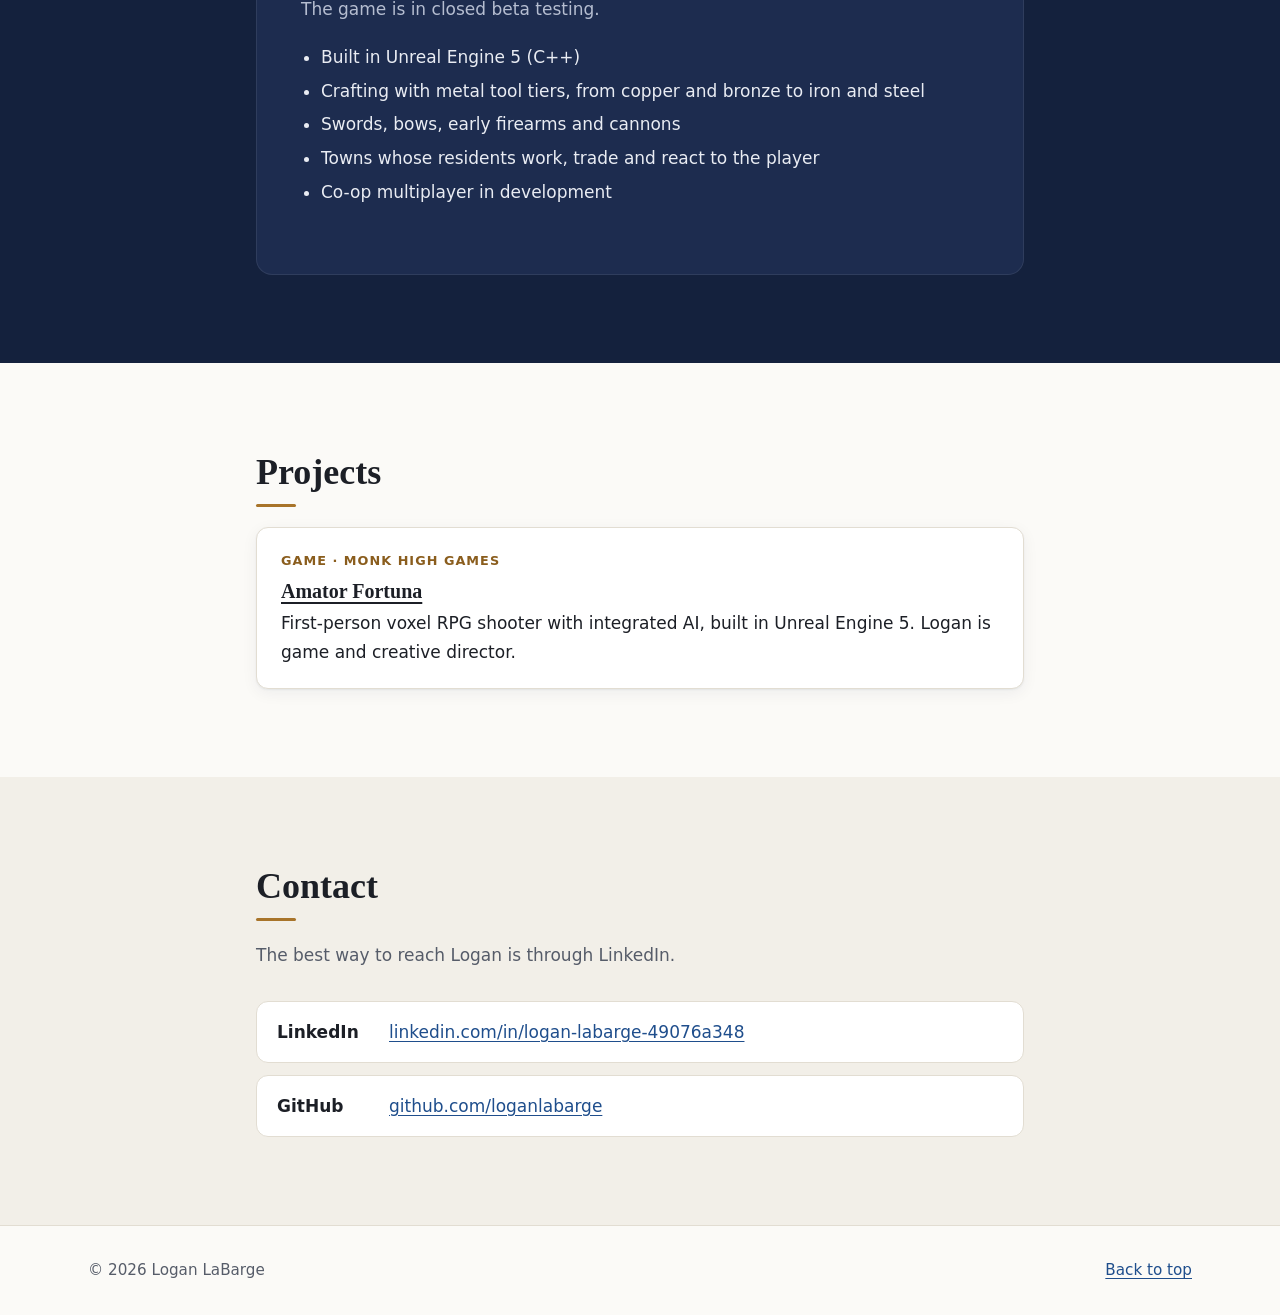
==== commit 5496e5c5: "Founder of Monk High Games; Amator Fortuna described as first of its kind" ====
--- a/index.html
+++ b/index.html
@@ -6,7 +6,7 @@
 
   <!-- ===== Primary SEO ===== -->
   <title>Logan LaBarge | Finance and Game Development</title>
-  <meta name="description" content="Logan LaBarge: Utah finance graduate, Level II Candidate in the CFA Program, co-founder and CEO of Monk High Games, and director of Amator Fortuna.">
+  <meta name="description" content="Logan LaBarge: Utah finance graduate, Level II Candidate in the CFA Program, founder of Monk High Games, and game and creative director of Amator Fortuna.">
   <meta name="author" content="Logan LaBarge">
   <meta name="robots" content="index, follow, max-image-preview:large">
   <link rel="canonical" href="https://loganlabarge.github.io/">
@@ -19,7 +19,7 @@
   <meta property="og:type" content="profile">
   <meta property="og:site_name" content="Logan LaBarge">
   <meta property="og:title" content="Logan LaBarge">
-  <meta property="og:description" content="Logan LaBarge: Utah finance graduate, Level II Candidate in the CFA Program, co-founder and CEO of Monk High Games, and director of Amator Fortuna.">
+  <meta property="og:description" content="Logan LaBarge: Utah finance graduate, Level II Candidate in the CFA Program, founder of Monk High Games, and game and creative director of Amator Fortuna.">
   <meta property="og:url" content="https://loganlabarge.github.io/">
   <meta property="og:image" content="https://loganlabarge.github.io/assets/og-image.png">
   <meta property="og:image:width" content="1200">
@@ -32,7 +32,7 @@
   <!-- ===== Twitter / X card ===== -->
   <meta name="twitter:card" content="summary_large_image">
   <meta name="twitter:title" content="Logan LaBarge">
-  <meta name="twitter:description" content="Logan LaBarge: Utah finance graduate, Level II Candidate in the CFA Program, co-founder and CEO of Monk High Games, and director of Amator Fortuna.">
+  <meta name="twitter:description" content="Logan LaBarge: Utah finance graduate, Level II Candidate in the CFA Program, founder of Monk High Games, and game and creative director of Amator Fortuna.">
   <meta name="twitter:image" content="https://loganlabarge.github.io/assets/og-image.png">
 
   <link rel="icon" href="assets/favicon.svg" type="image/svg+xml">
@@ -74,8 +74,8 @@
         "familyName": "LaBarge",
         "url": "https://loganlabarge.github.io/",
         "image": "https://loganlabarge.github.io/assets/og-image.png",
-        "description": "Utah finance graduate, Level II Candidate in the CFA Program, co-founder and CEO of Monk High Games, and game and creative director of Amator Fortuna.",
-        "jobTitle": "Co-founder and CEO",
+        "description": "Utah finance graduate, Level II Candidate in the CFA Program, founder of Monk High Games, and game and creative director of Amator Fortuna.",
+        "jobTitle": "Founder",
         "worksFor": { "@id": "https://loganlabarge.github.io/#monkhighgames" },
         "homeLocation": {
           "@type": "Place",
@@ -123,7 +123,7 @@
         "name": "Monk High Games",
         "url": "https://loganlabarge.github.io/#monk-high-games",
         "founder": { "@id": "https://loganlabarge.github.io/#person" },
-        "description": "Independent game studio co-founded by Logan LaBarge (CEO), developer of Amator Fortuna."
+        "description": "Independent game studio founded by Logan LaBarge, developer of Amator Fortuna."
       },
       {
         "@type": "VideoGame",
@@ -176,7 +176,7 @@
       <div class="container narrow hero-inner">
         <p class="eyebrow">Finance &middot; Game development</p>
         <h1 id="hero-title">Logan LaBarge</h1>
-        <p class="lede">Finance graduate and Level II Candidate in the CFA Program. Co-founder and CEO of Monk High Games, and game and creative director of Amator Fortuna.</p>
+        <p class="lede">Finance graduate and Level II Candidate in the CFA Program. Founder of Monk High Games, and game and creative director of Amator Fortuna.</p>
         <div class="hero-actions">
           <a class="button button-primary" href="#contact">Get in touch</a>
           <a class="button button-ghost" href="#amator-fortuna">See Amator Fortuna</a>
@@ -190,7 +190,7 @@
         <h2 id="about-title">About</h2>
         <p>Logan LaBarge is a finance graduate and game developer based in Utah.</p>
         <p>He earned his finance degree at Utah Valley University and is a Level II Candidate in the CFA Program. He has passed the Series 65 and Securities Industry Essentials (SIE) exams and holds a Microsoft Excel certification.</p>
-        <p>Logan is the co-founder and CEO of Monk High Games and the game and creative director of Amator Fortuna, which he describes as the first-ever voxel RPG first-person shooter with integrated AI.</p>
+        <p>Logan is the founder of Monk High Games and the game and creative director of Amator Fortuna, which he describes as the first-ever voxel RPG first-person shooter with integrated AI.</p>
       </div>
     </section>
 
@@ -246,7 +246,7 @@
         <ol class="timeline">
           <li class="timeline-item no-meta">
             <div class="timeline-body">
-              <h3>Co-founder and CEO</h3>
+              <h3>Founder</h3>
               <p class="org">Monk High Games</p>
             </div>
           </li>
@@ -268,14 +268,14 @@
         <div class="feature-head">
           <p class="eyebrow eyebrow-light">Studio</p>
           <h2 id="mhg-title">Monk High Games</h2>
-          <p>Monk High Games is an independent game studio co-founded by Logan LaBarge, who serves as its CEO. Its current project is Amator Fortuna.</p>
+          <p>Monk High Games is an independent game studio founded by Logan LaBarge. Its current project is Amator Fortuna.</p>
         </div>
 
         <article class="feature-card" id="amator-fortuna" aria-labelledby="af-title">
           <div class="feature-card-body">
             <p class="card-kicker">In development &middot; PC (Windows)</p>
             <h3 id="af-title">Amator Fortuna</h3>
-            <p>Amator Fortuna is a first-person voxel RPG shooter with integrated AI, built in Unreal Engine 5. Logan is its game and creative director. Players gather, craft, build and fight across a generated world of towns, factions and outlaw camps, where townsfolk keep their own jobs and daily routines and can hold conversations with the player. The game is in closed beta testing.</p>
+            <p>Amator Fortuna is a voxel RPG first-person shooter with integrated AI, built in Unreal Engine 5 &mdash; which Logan describes as the first of its kind. Logan is its game and creative director. Players gather, craft, build and fight across a generated world of towns, factions and outlaw camps, where townsfolk keep their own jobs and daily routines and can hold conversations with the player. The game is in closed beta testing.</p>
             <ul class="feature-list">
               <li>Built in Unreal Engine 5 (C++)</li>
               <li>Crafting with metal tool tiers, from copper and bronze to iron and steel</li>
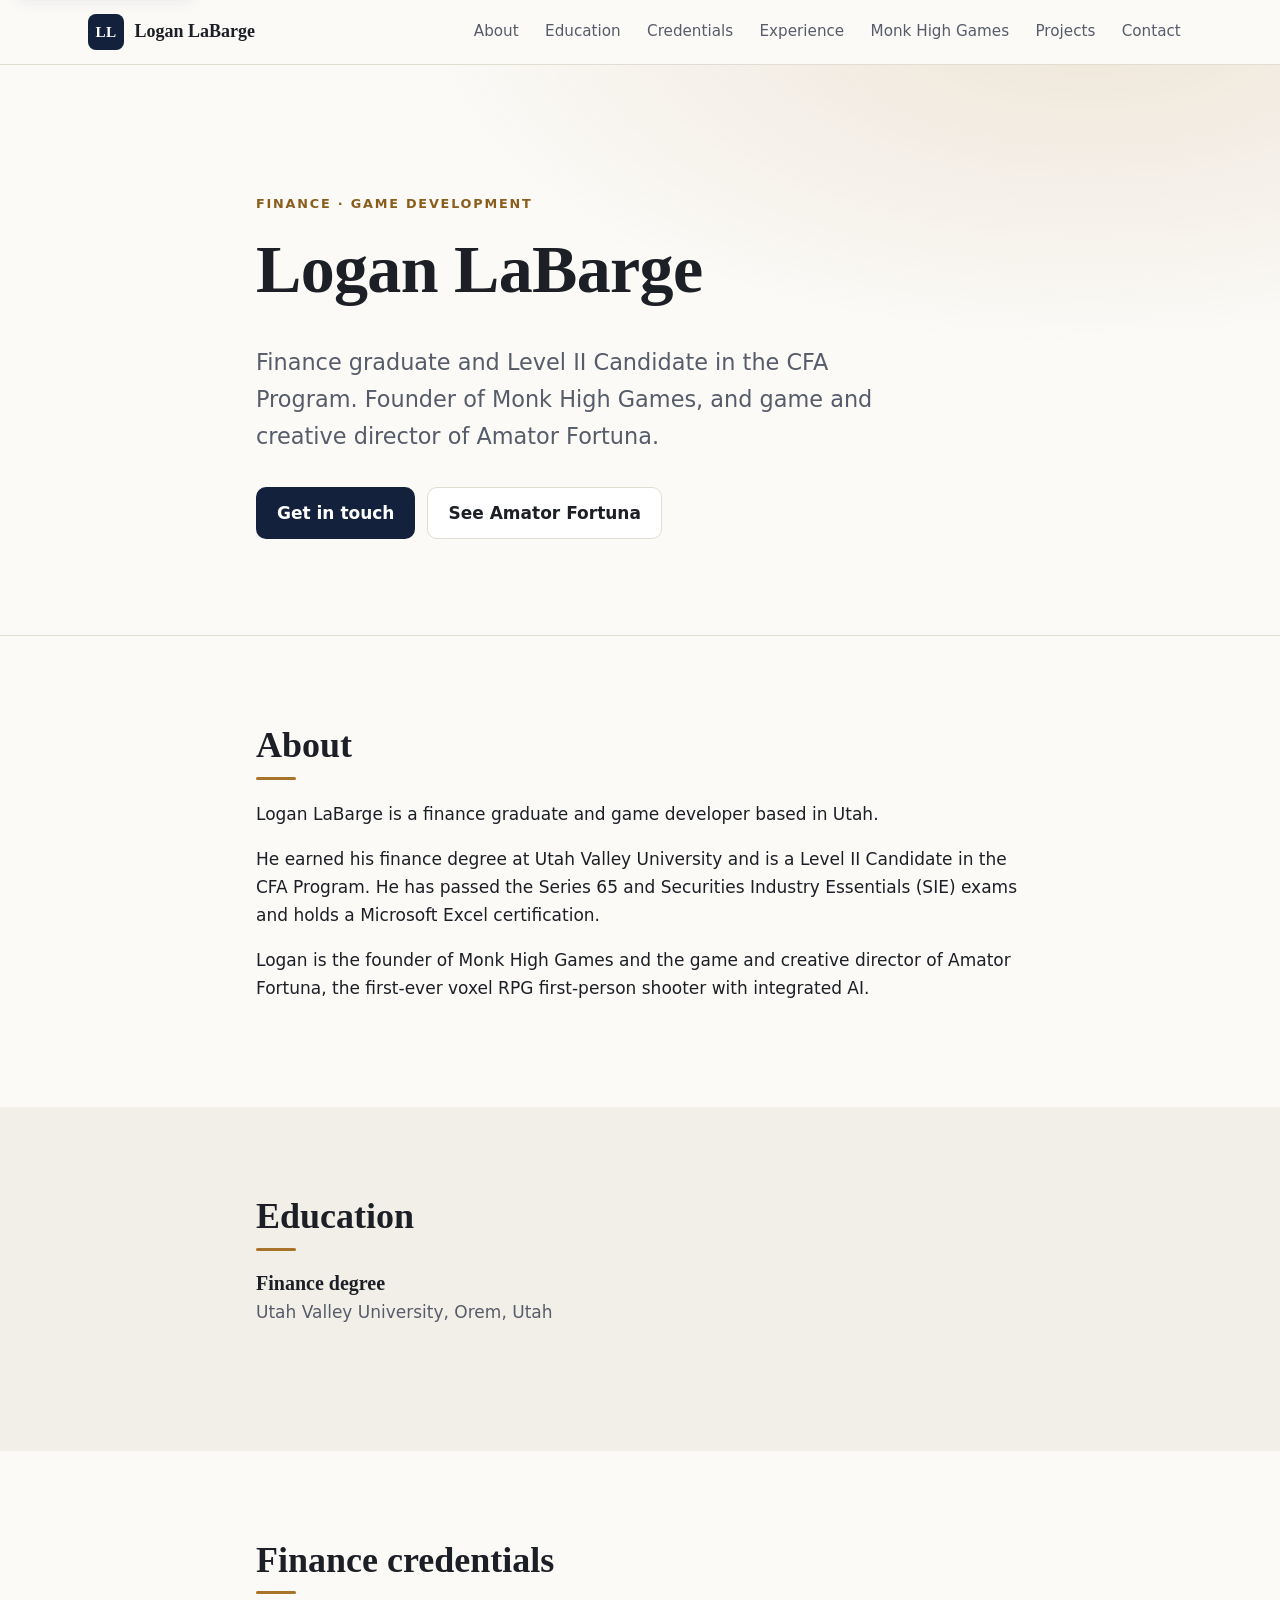
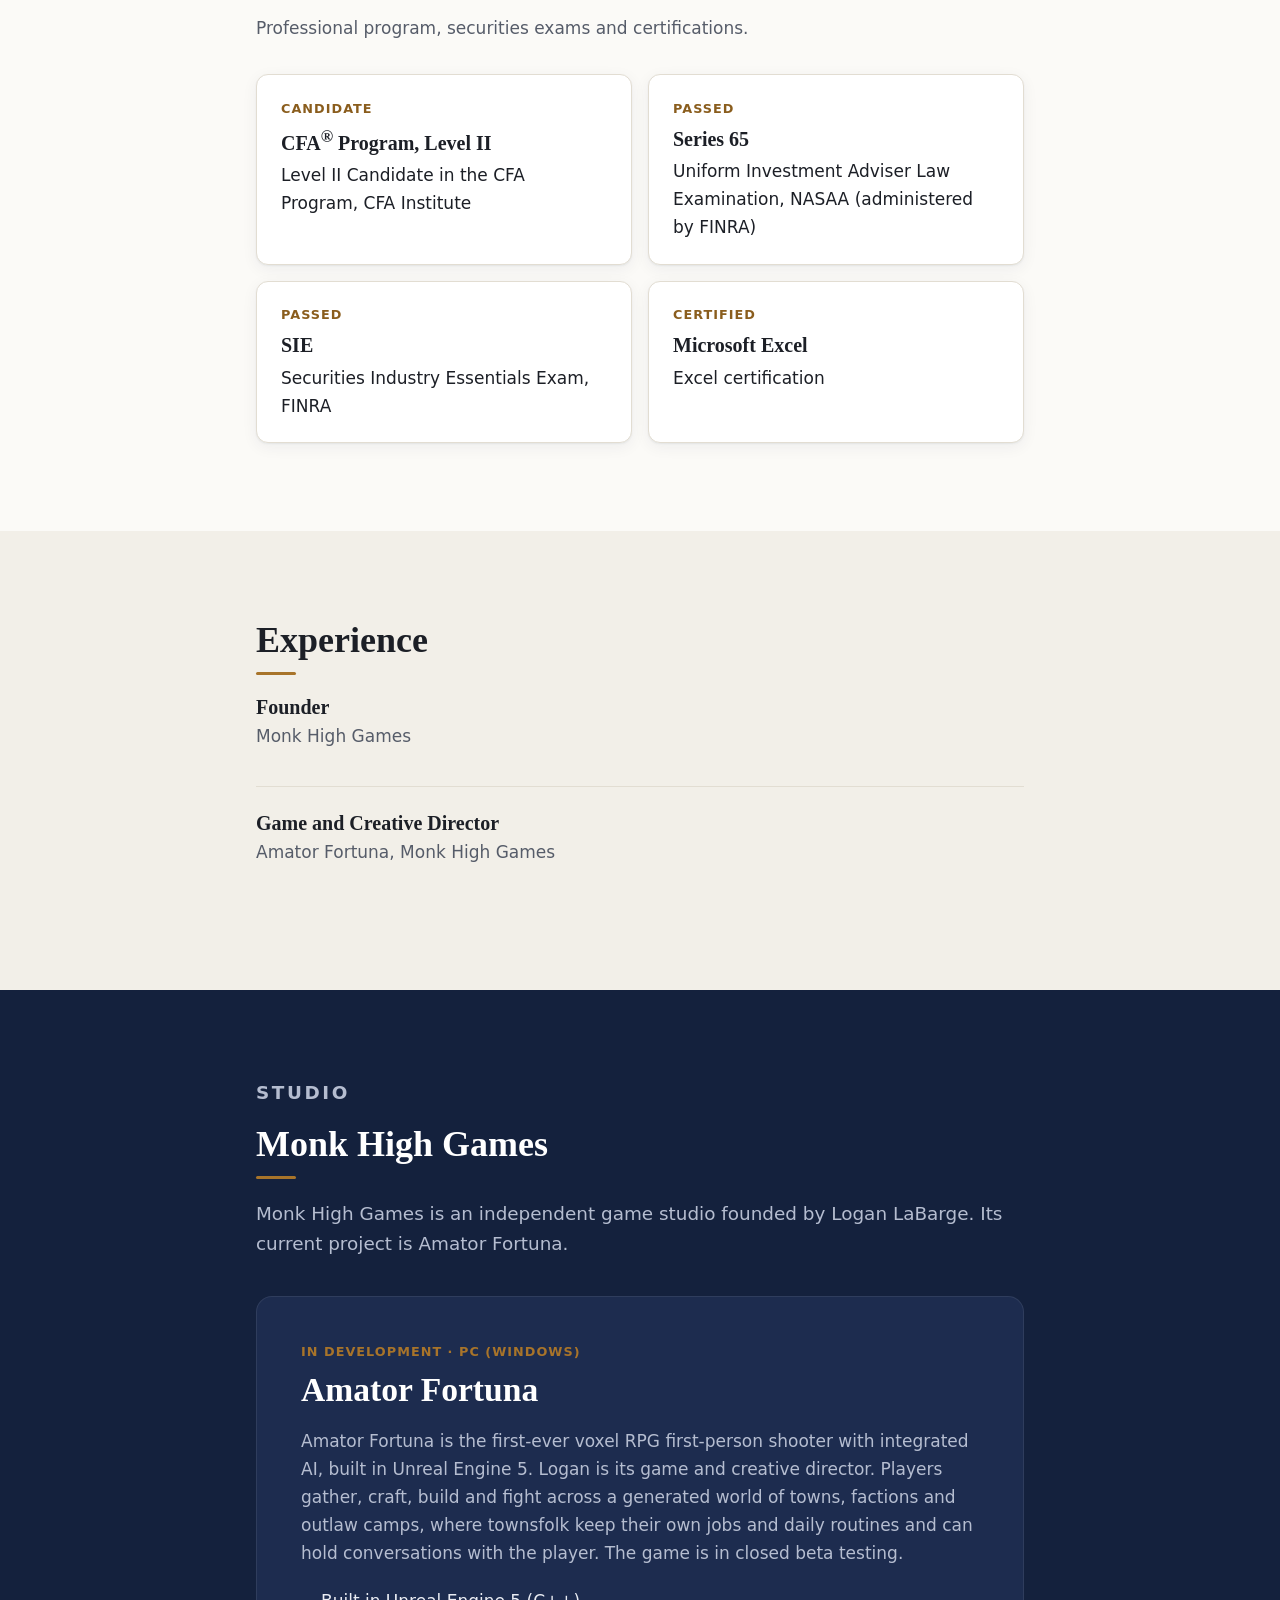
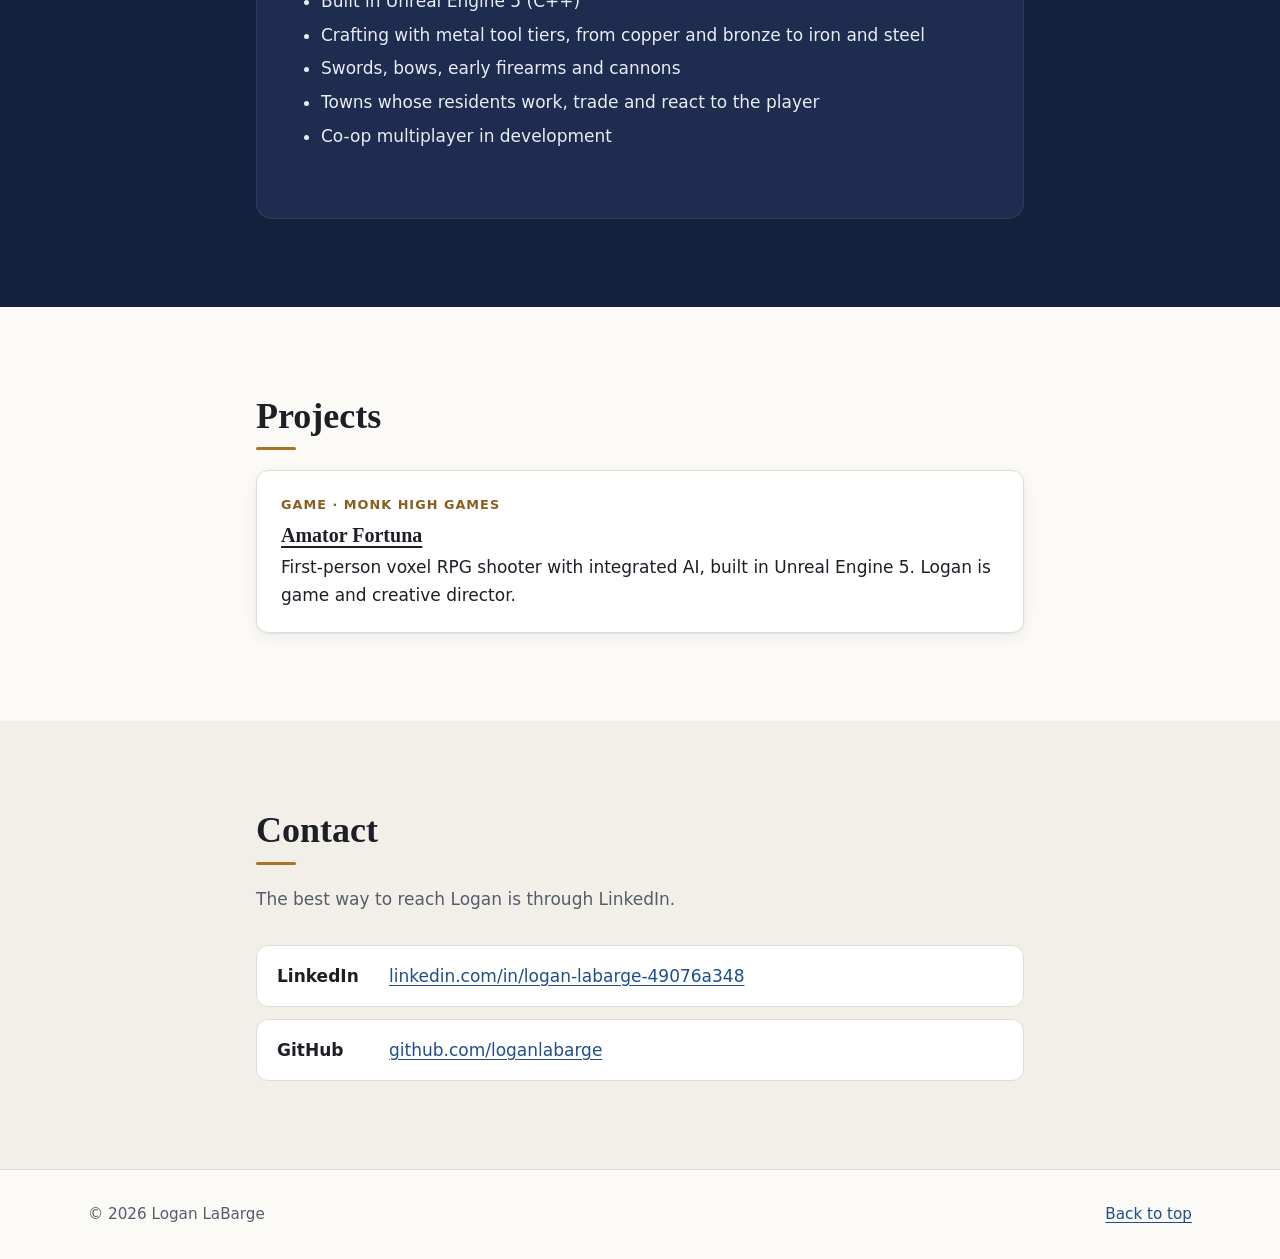
==== commit 79f08d0d: "State Amator Fortuna as the first-ever voxel RPG FPS with integrated AI" ====
--- a/index.html
+++ b/index.html
@@ -190,7 +190,7 @@
         <h2 id="about-title">About</h2>
         <p>Logan LaBarge is a finance graduate and game developer based in Utah.</p>
         <p>He earned his finance degree at Utah Valley University and is a Level II Candidate in the CFA Program. He has passed the Series 65 and Securities Industry Essentials (SIE) exams and holds a Microsoft Excel certification.</p>
-        <p>Logan is the founder of Monk High Games and the game and creative director of Amator Fortuna, which he describes as the first-ever voxel RPG first-person shooter with integrated AI.</p>
+        <p>Logan is the founder of Monk High Games and the game and creative director of Amator Fortuna, the first-ever voxel RPG first-person shooter with integrated AI.</p>
       </div>
     </section>
 
@@ -275,7 +275,7 @@
           <div class="feature-card-body">
             <p class="card-kicker">In development &middot; PC (Windows)</p>
             <h3 id="af-title">Amator Fortuna</h3>
-            <p>Amator Fortuna is a voxel RPG first-person shooter with integrated AI, built in Unreal Engine 5 &mdash; which Logan describes as the first of its kind. Logan is its game and creative director. Players gather, craft, build and fight across a generated world of towns, factions and outlaw camps, where townsfolk keep their own jobs and daily routines and can hold conversations with the player. The game is in closed beta testing.</p>
+            <p>Amator Fortuna is the first-ever voxel RPG first-person shooter with integrated AI, built in Unreal Engine 5. Logan is its game and creative director. Players gather, craft, build and fight across a generated world of towns, factions and outlaw camps, where townsfolk keep their own jobs and daily routines and can hold conversations with the player. The game is in closed beta testing.</p>
             <ul class="feature-list">
               <li>Built in Unreal Engine 5 (C++)</li>
               <li>Crafting with metal tool tiers, from copper and bronze to iron and steel</li>
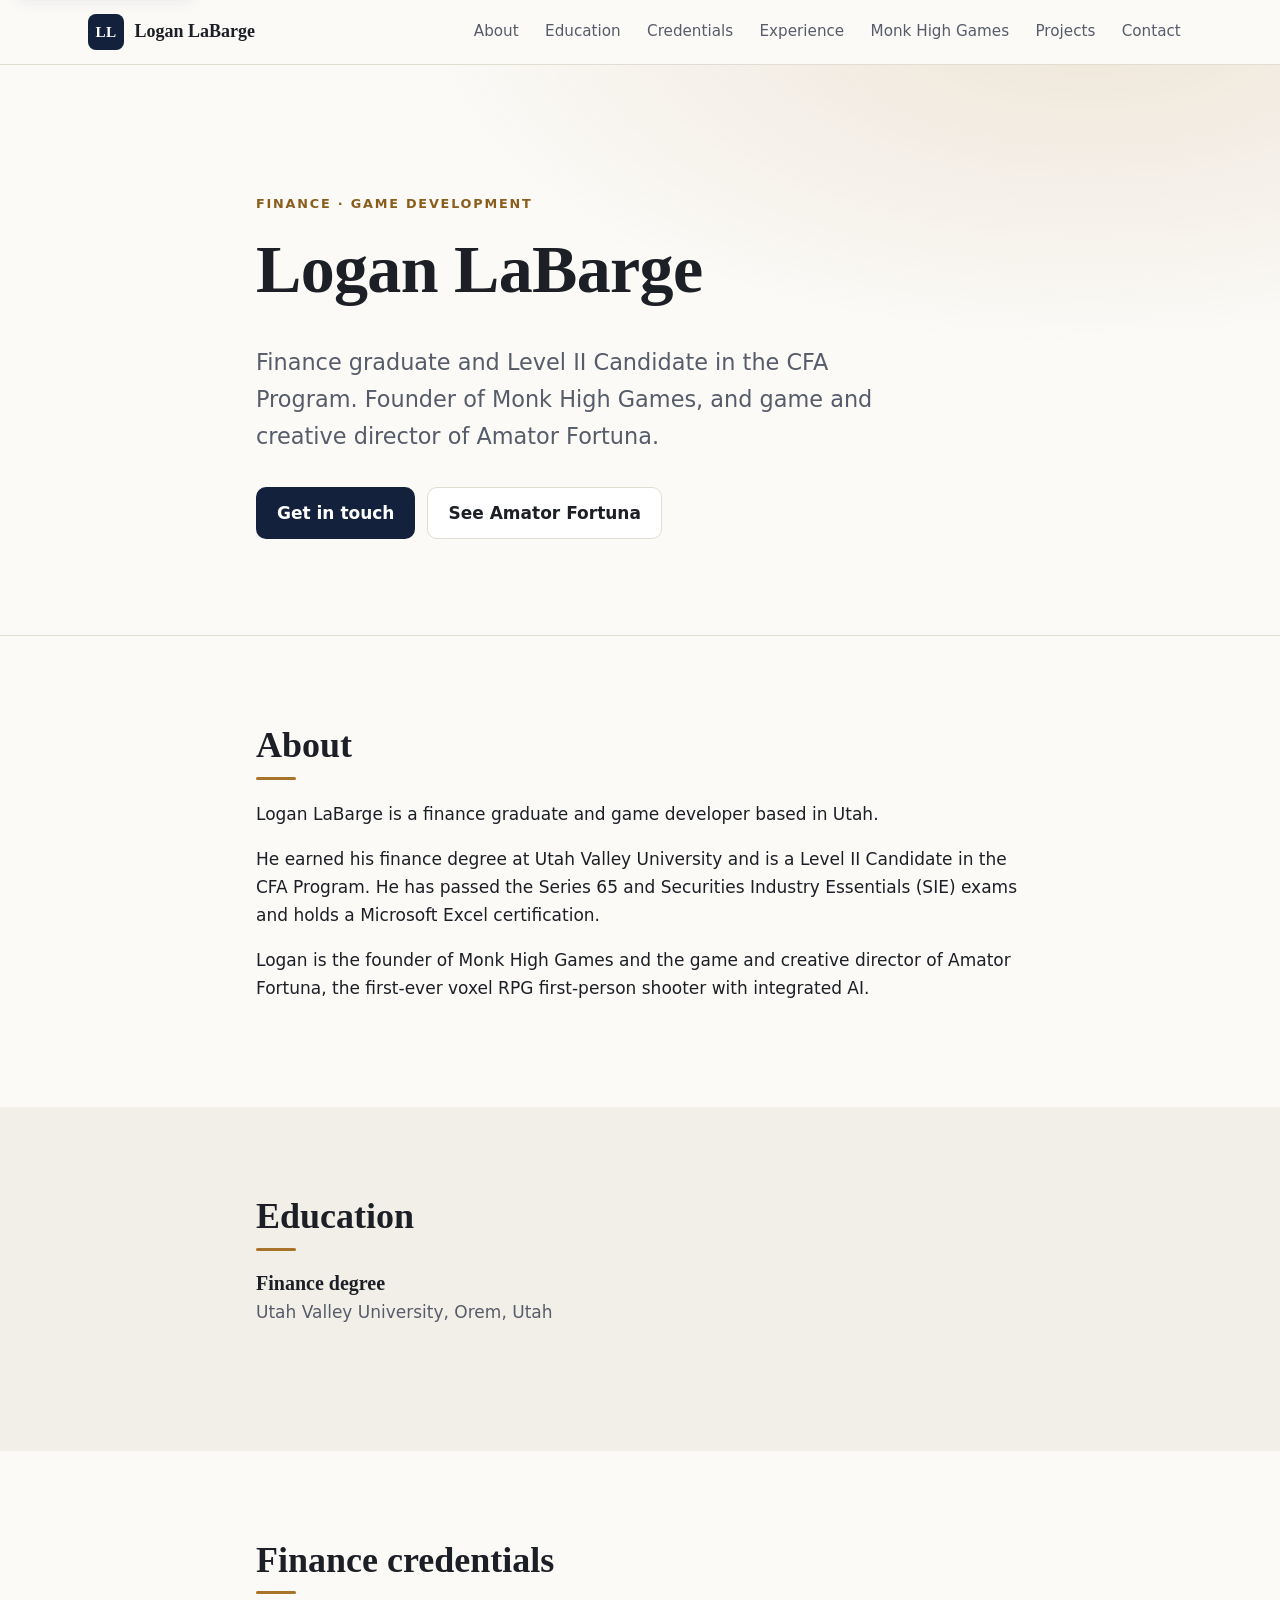
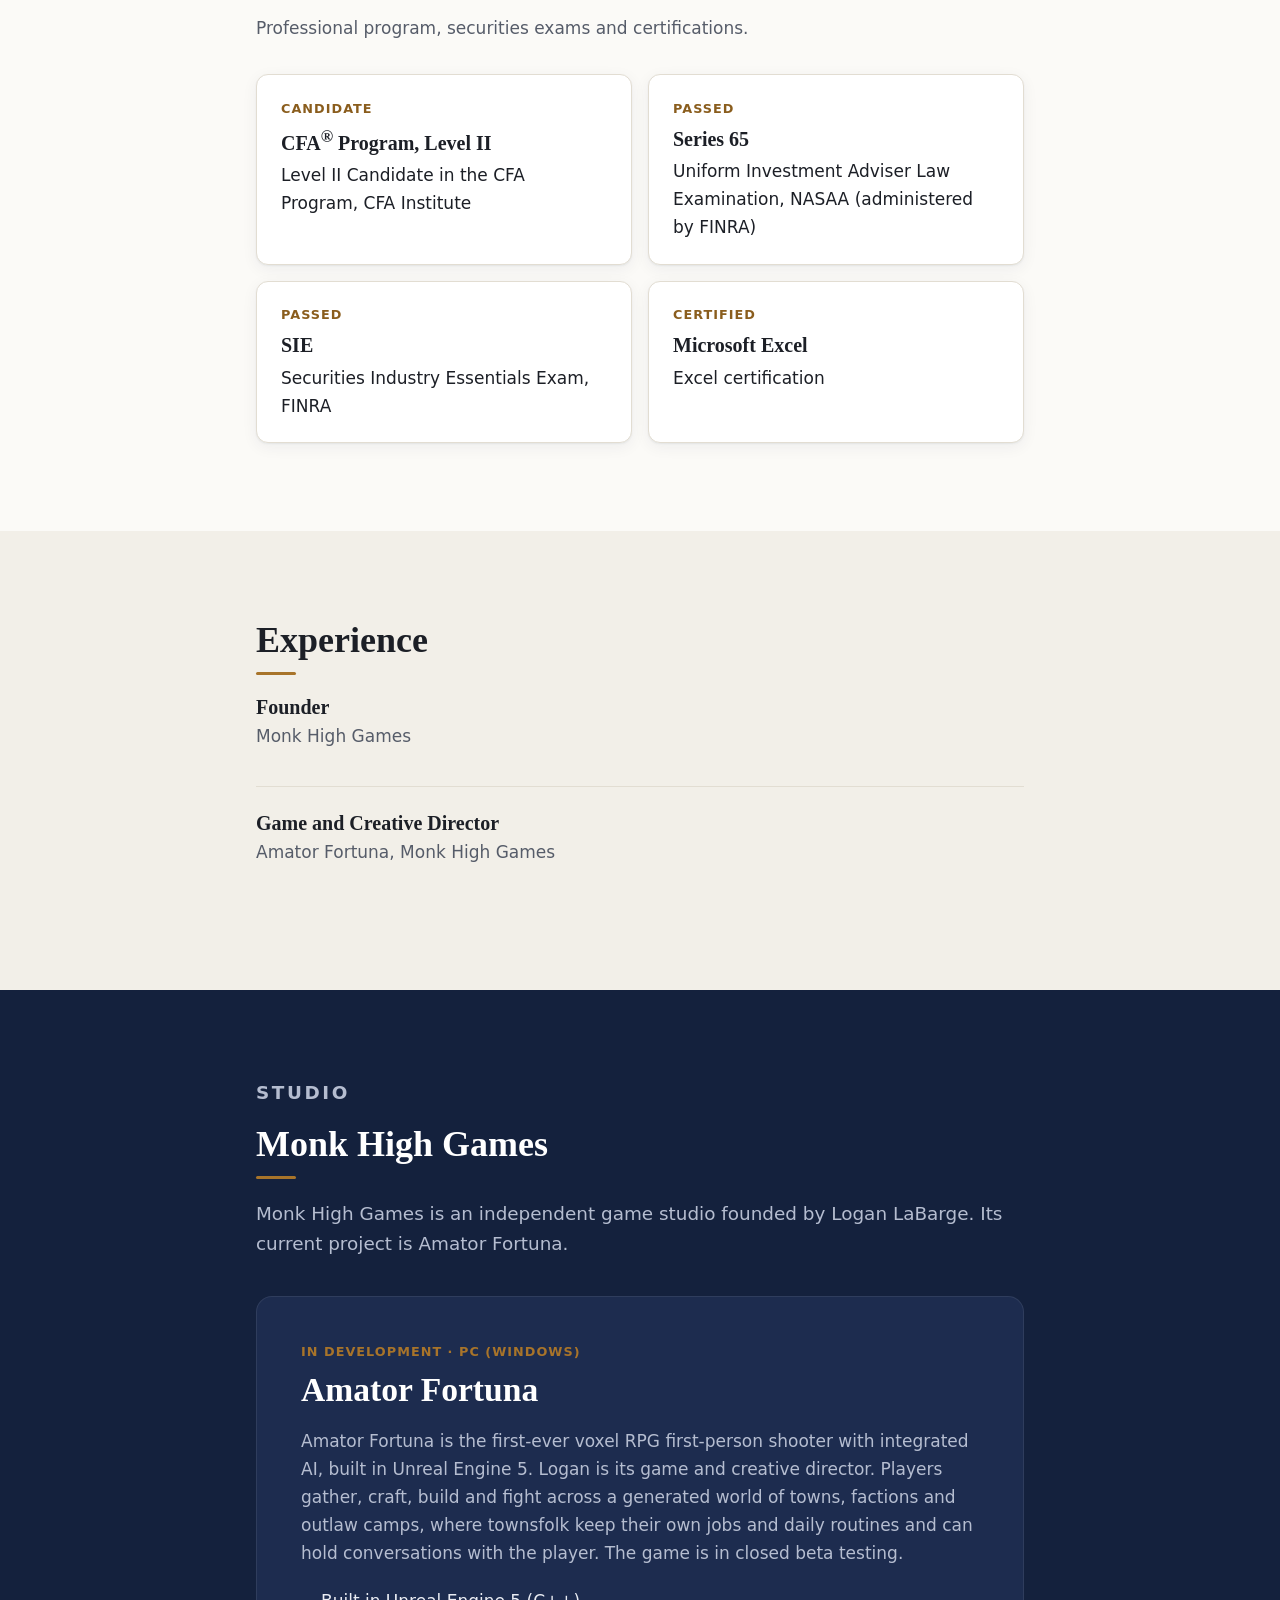
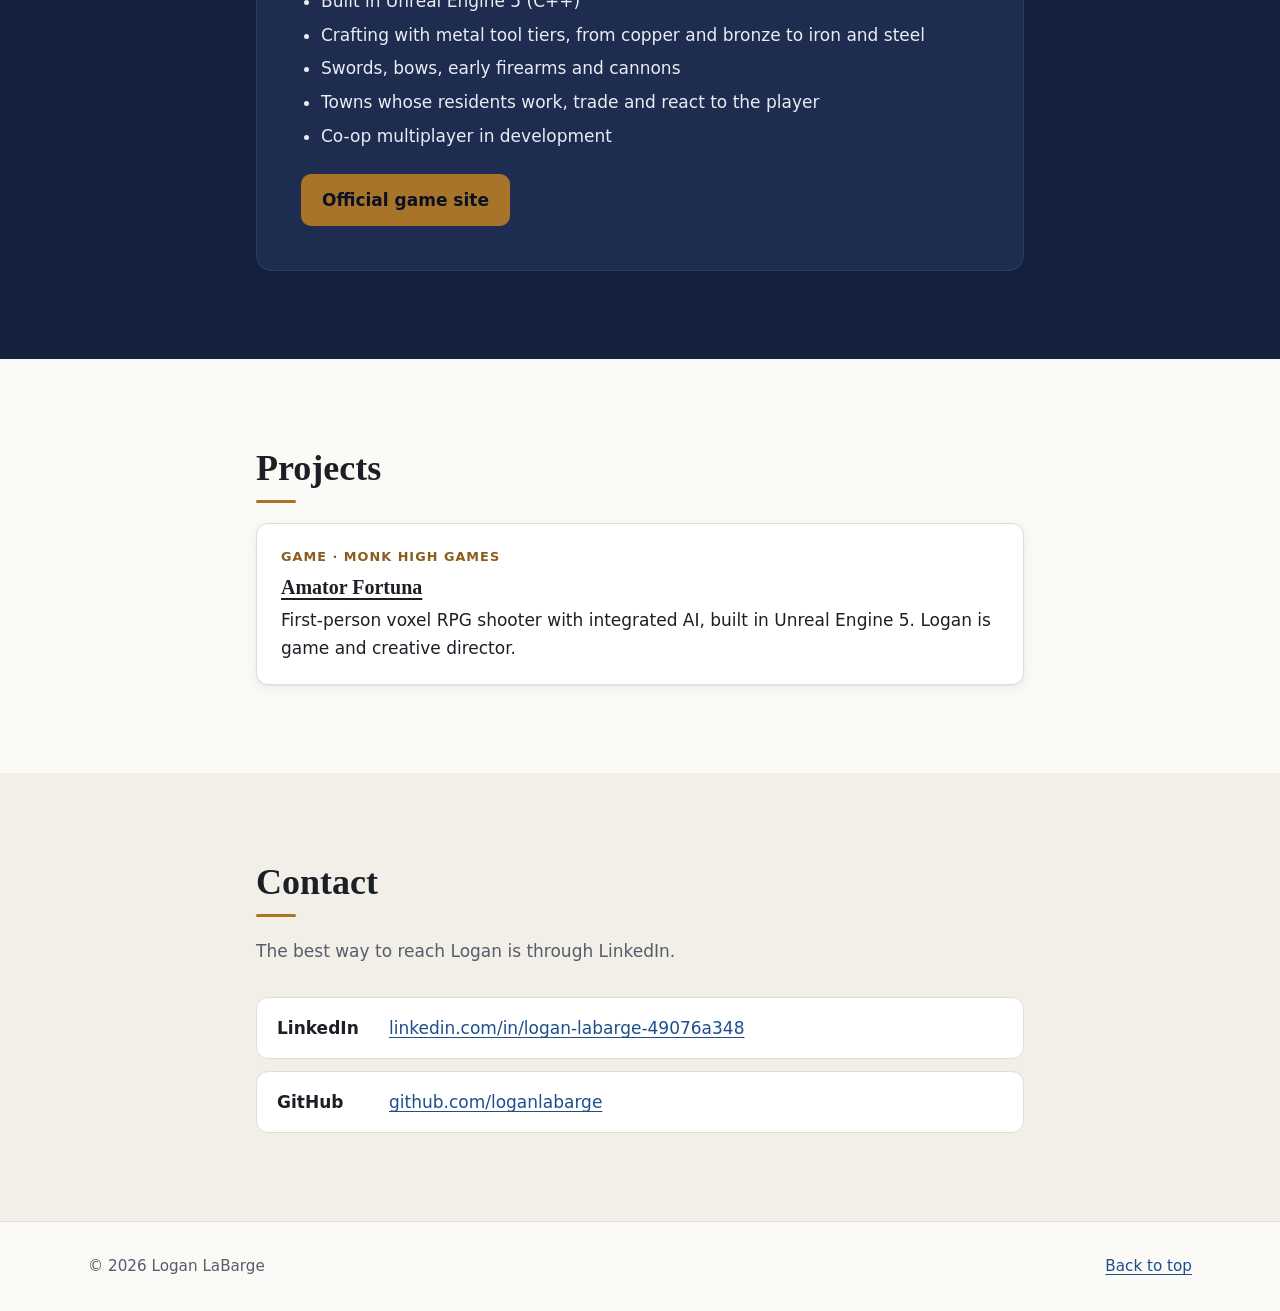
==== commit 2a2f9566: "Add the official Amator Fortuna game page New /amator-fortuna/ page: about, features, developer (Mon" ====
--- a/index.html
+++ b/index.html
@@ -127,9 +127,9 @@
       },
       {
         "@type": "VideoGame",
-        "@id": "https://loganlabarge.github.io/#amatorfortuna",
+        "@id": "https://loganlabarge.github.io/amator-fortuna/#game",
         "name": "Amator Fortuna",
-        "url": "https://loganlabarge.github.io/#amator-fortuna",
+        "url": "https://loganlabarge.github.io/amator-fortuna/",
         "description": "A first-person voxel RPG shooter with integrated AI, built in Unreal Engine 5. Players gather, craft, build and fight across a generated world of towns, factions and outlaw camps, where townsfolk keep their own jobs and daily routines and can hold conversations with the player. In closed beta testing.",
         "genre": ["Role-playing game", "First-person shooter", "Voxel"],
         "author": { "@id": "https://loganlabarge.github.io/#person" },
@@ -283,6 +283,7 @@
               <li>Towns whose residents work, trade and react to the player</li>
               <li>Co-op multiplayer in development</li>
             </ul>
+            <a class="button button-gold" href="amator-fortuna/">Official game site</a>
           </div>
           <!-- Optional: add a screenshot you're happy to make public, e.g.
                <img class="feature-shot" src="assets/amator-fortuna.webp" width="1280" height="720"
@@ -298,7 +299,7 @@
         <ul class="card-grid">
           <li class="card">
             <p class="card-kicker">Game &middot; Monk High Games</p>
-            <h3><a href="#amator-fortuna">Amator Fortuna</a></h3>
+            <h3><a href="amator-fortuna/">Amator Fortuna</a></h3>
             <p>First-person voxel RPG shooter with integrated AI, built in Unreal Engine 5. Logan is game and creative director.</p>
           </li>
         </ul>
--- a/assets/styles.css
+++ b/assets/styles.css
@@ -218,6 +218,76 @@
 .feature-list { color: var(--feature-text); margin: 1.25rem 0 1.5rem; display: grid; gap: .35rem; }
 .feature-shot { display: block; width: 100%; height: auto; border-radius: var(--radius); margin-top: 1.5rem; }
 
+/* ---------- Game page (amator-fortuna/): always dark, navy and gold ---------- */
+.game {
+  --bg: #0b1020;
+  --bg-alt: #10182c;
+  --surface: #172038;
+  --text: #e8eaf0;
+  --text-muted: #a3abbd;
+  --border: #26314a;
+  --brand: #d9a556;
+  --brand-contrast: #0b1020;
+  --accent: #d9a556;
+  --accent-strong: #e6b86e;
+  --link: #e6b86e;
+  --feature-bg: #14213d;
+  --feature-text: #e9ecf3;
+  --feature-muted: #b5bdd0;
+  --feature-surface: #1d2c4f;
+  --shadow: 0 1px 2px rgba(0, 0, 0, .3), 0 4px 16px rgba(0, 0, 0, .25);
+  color-scheme: dark;
+}
+
+.game-hero {
+  padding: clamp(3.5rem, 10vw, 7rem) 0 clamp(3rem, 8vw, 5.5rem);
+  background:
+    radial-gradient(50rem 28rem at 80% 10%, rgba(217, 165, 86, .14), transparent 70%),
+    linear-gradient(180deg, #0b1020 0%, #14213d 100%);
+  border-bottom: 1px solid var(--border);
+}
+.game-hero-inner { display: grid; grid-template-columns: minmax(0, 1.4fr) minmax(0, 1fr); gap: 2rem; align-items: center; }
+.game-hero h1 { font-size: clamp(2.75rem, 8vw, 5rem); color: #ffffff; }
+.game-hero .lede { color: var(--feature-muted); }
+.game-hero-art { width: 100%; max-width: 22rem; height: auto; justify-self: center; filter: drop-shadow(0 18px 30px rgba(0, 0, 0, .45)); }
+@media (max-width: 760px) {
+  .game-hero-inner { grid-template-columns: 1fr; }
+  .game-hero-art { max-width: 13rem; grid-row: 1; }
+}
+
+.status-list { list-style: none; padding: 0; margin: 1.25rem 0 0; display: flex; flex-wrap: wrap; gap: .5rem; }
+.status-list li {
+  font-size: .85rem; font-weight: 600; letter-spacing: .04em; color: var(--accent-strong);
+  border: 1px solid rgba(217, 165, 86, .45); border-radius: 999px; padding: .25rem .8rem;
+}
+
+.button-gold { background: var(--accent); color: #0b1020; }
+.button-outline { border-color: rgba(255, 255, 255, .28); color: #ffffff; background: transparent; }
+.button-outline:hover { border-color: var(--accent); }
+
+.game-lead { font-size: 1.25rem; color: var(--text); }
+.game .section p { color: var(--text-muted); }
+.game .section .game-lead, .game .card h3 { color: var(--text); }
+.feature-grid { grid-template-columns: repeat(auto-fit, minmax(min(100%, 19rem), 1fr)); }
+.game .feature-card .hero-actions { margin-top: 1.5rem; }
+
+.news-list { display: grid; gap: 1rem; }
+.news-item { background: var(--surface); border: 1px solid var(--border); border-left: 3px solid var(--accent); border-radius: var(--radius); padding: 1.25rem 1.5rem; }
+.news-item time { display: block; font-size: .85rem; font-weight: 600; color: var(--accent-strong); margin-bottom: .35rem; font-variant-numeric: tabular-nums; }
+.news-item h3 { margin-bottom: .35rem; }
+.news-item p:last-child { margin-bottom: 0; }
+
+.fact-sheet { margin: 0 0 2.5rem; border: 1px solid var(--border); border-radius: var(--radius); background: var(--surface); overflow: hidden; }
+.fact-sheet div { display: grid; grid-template-columns: 13rem 1fr; gap: 1rem; padding: .8rem 1.25rem; border-top: 1px solid var(--border); }
+.fact-sheet div:first-child { border-top: 0; }
+.fact-sheet dt { font-weight: 700; color: var(--text); }
+.fact-sheet dd { margin: 0; color: var(--text-muted); overflow-wrap: anywhere; }
+@media (max-width: 560px) { .fact-sheet div { grid-template-columns: 1fr; gap: .15rem; } }
+
+.boilerplate-title { font-family: var(--font-sans); font-size: .85rem; font-weight: 700; letter-spacing: .08em; text-transform: uppercase; color: var(--accent-strong); }
+.boilerplate { margin: 0; padding: 1.25rem 1.5rem; background: var(--surface); border: 1px solid var(--border); border-radius: var(--radius); }
+.boilerplate p { margin: 0; }
+
 /* Contact */
 .contact-list { list-style: none; padding: 0; margin: 0; display: grid; gap: .75rem; }
 .contact-list li {
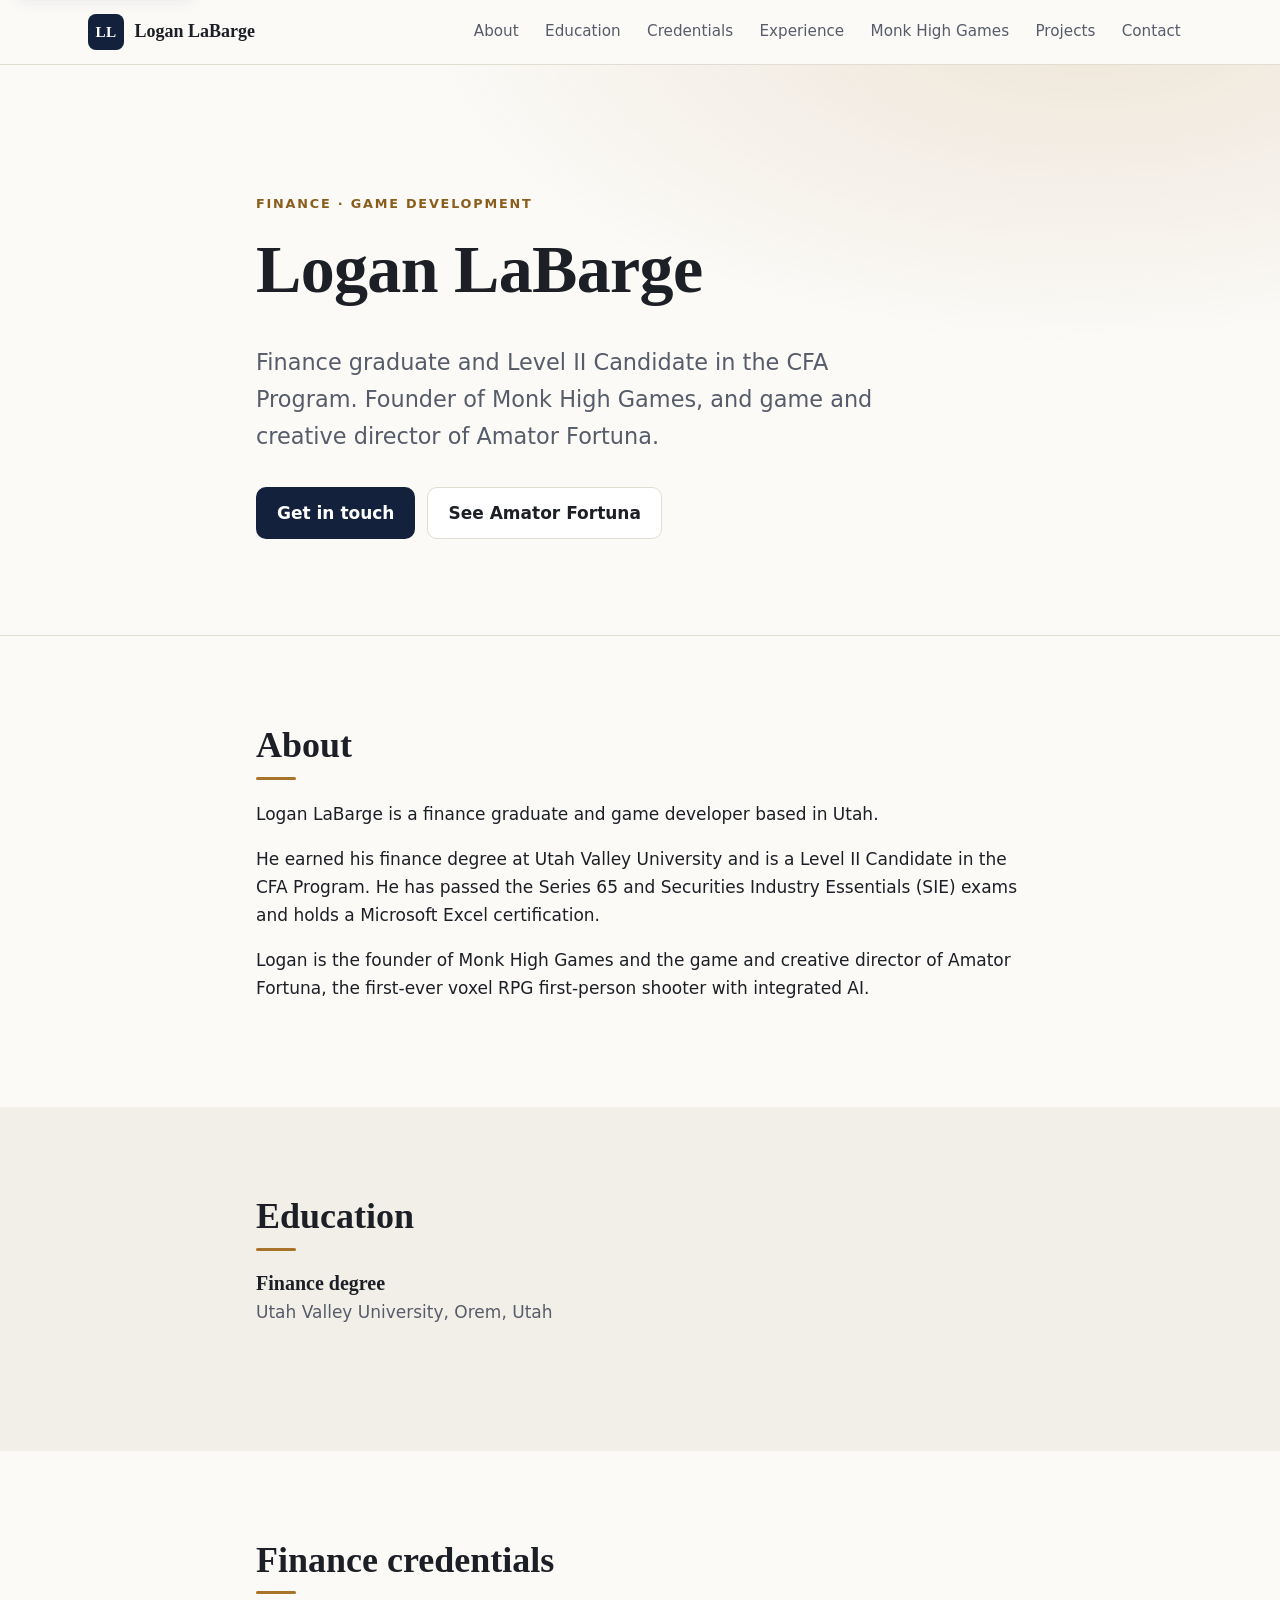
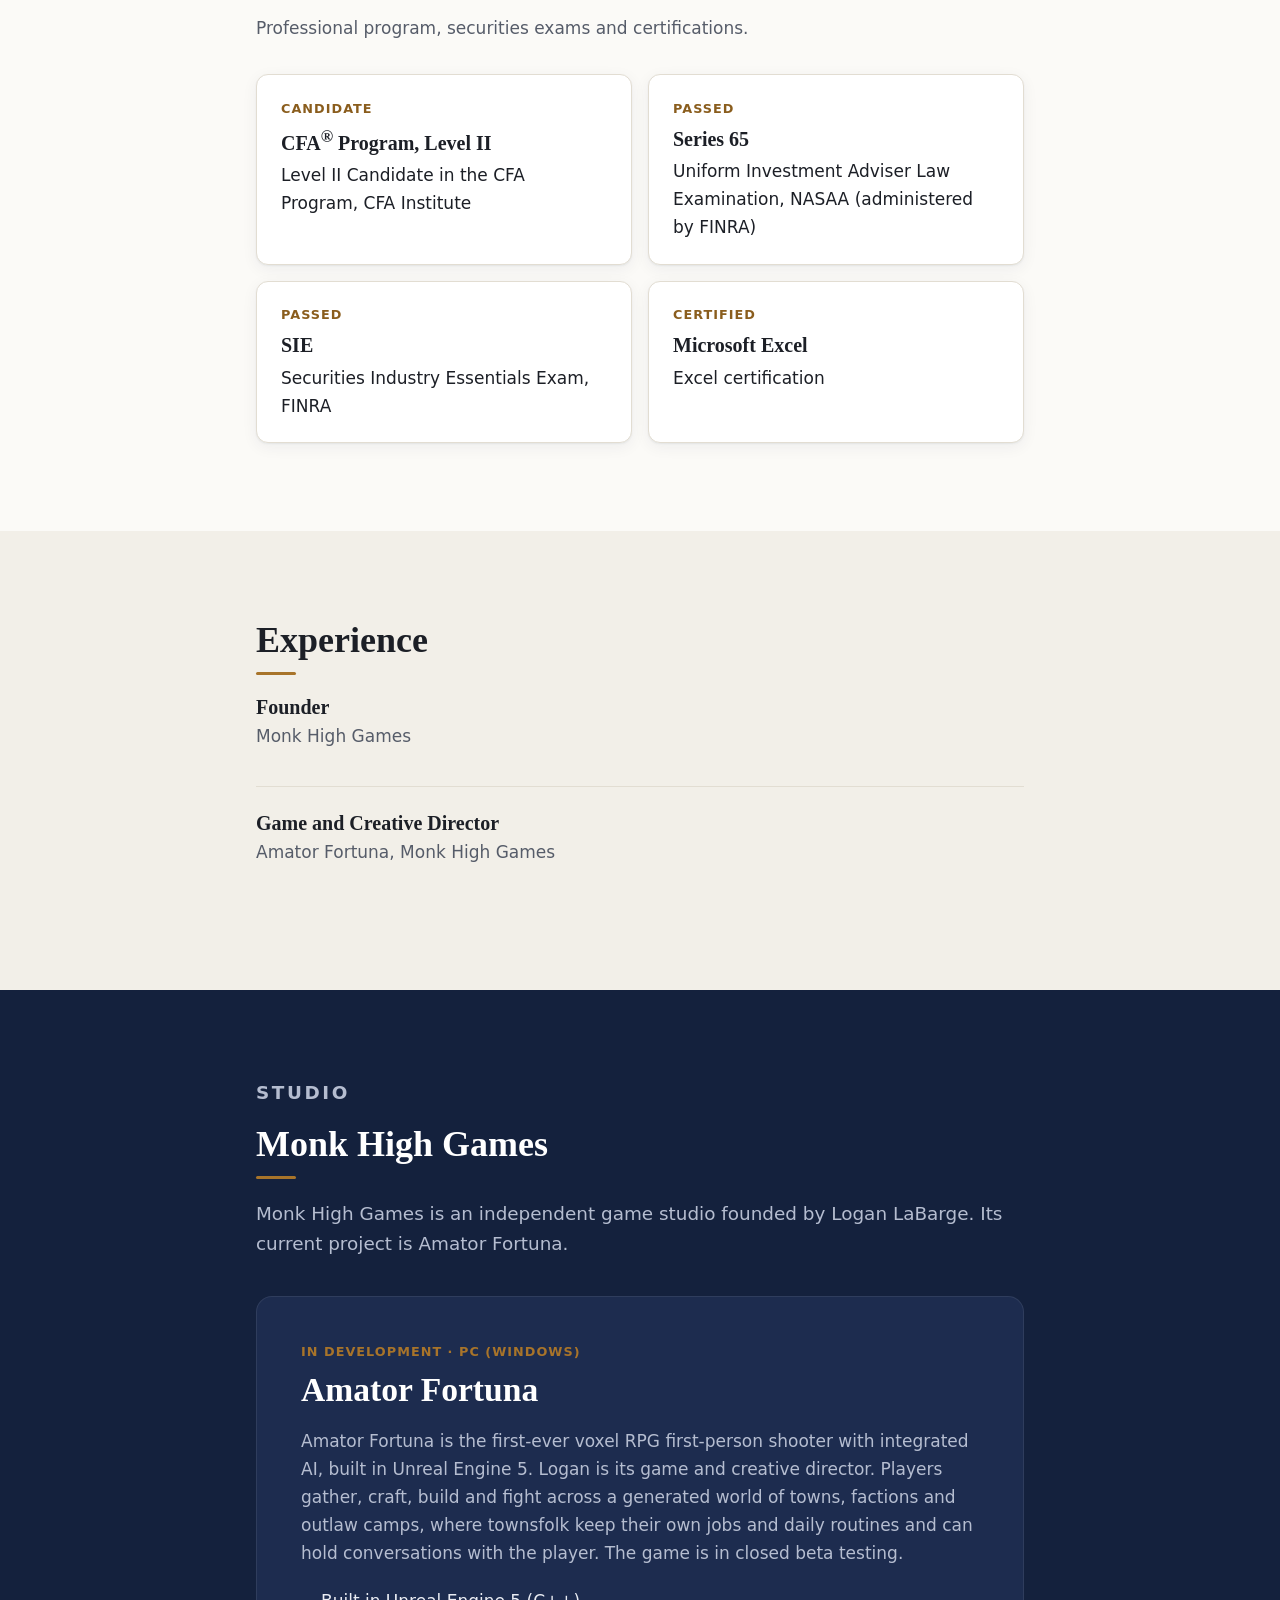
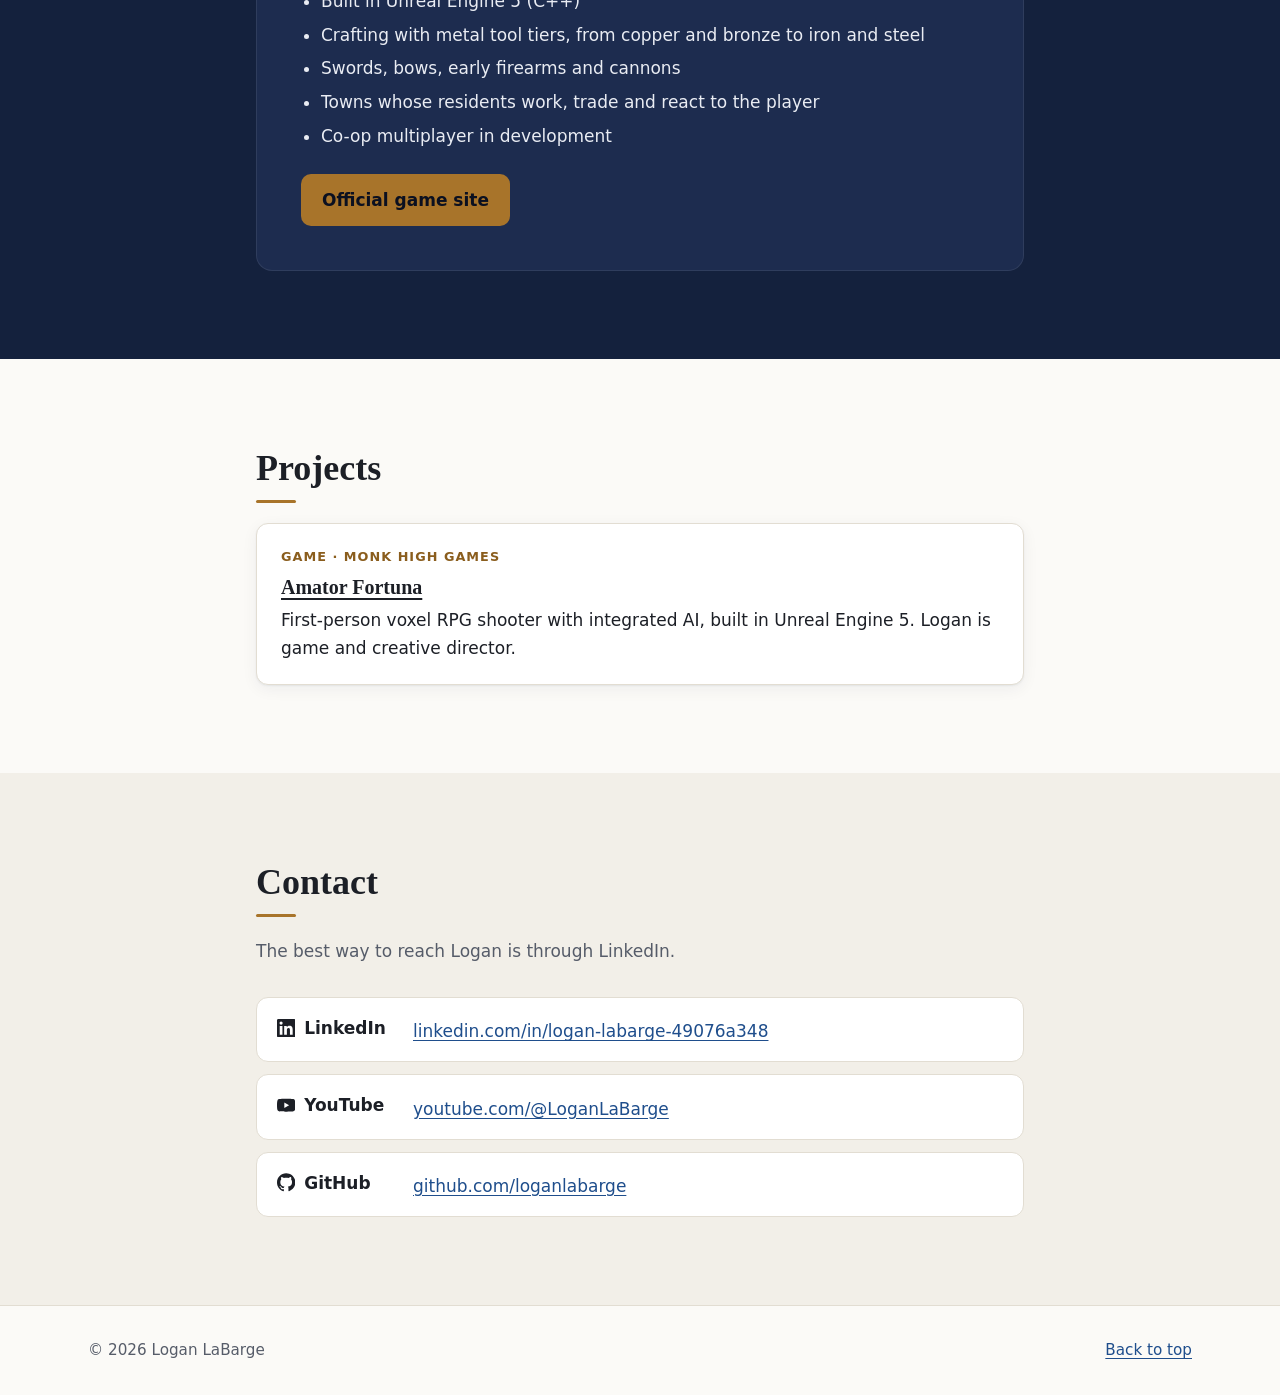
==== commit d7eef4d7: "Add YouTube channel (@LoganLaBarge) to the site Contact list gets a YouTube row (rel=me) and icons f" ====
--- a/index.html
+++ b/index.html
@@ -14,6 +14,7 @@
   <!-- Search engine ownership checks: paste each service's tag below this comment.
        Google Search Console: <meta name="google-site-verification" content="...">
        Bing Webmaster Tools:  <meta name="msvalidate.01" content="..."> -->
+  <meta name="google-site-verification" content="RBnnEL7mAEWOTrZFY4JoIH2HhezBEHHsAJJszeTOeoE">
 
   <!-- ===== Open Graph (LinkedIn, Facebook, Discord, iMessage, etc.) ===== -->
   <meta property="og:type" content="profile">
@@ -114,6 +115,8 @@
         "knowsAbout": ["Finance", "Securities", "Microsoft Excel", "Game development", "Unreal Engine"],
         "sameAs": [
           "https://www.linkedin.com/in/logan-labarge-49076a348/",
+          "https://www.youtube.com/@LoganLaBarge",
+          "https://www.youtube.com/channel/UCaB4kdAwZKcUy-RyfiN5hcw",
           "https://github.com/loganlabarge"
         ]
       },
@@ -312,8 +315,9 @@
         <h2 id="contact-title">Contact</h2>
         <p class="section-intro">The best way to reach Logan is through LinkedIn.</p>
         <ul class="contact-list">
-          <li><span class="contact-label">LinkedIn</span> <a href="https://www.linkedin.com/in/logan-labarge-49076a348/" rel="me">linkedin.com/in/logan-labarge-49076a348</a></li>
-          <li><span class="contact-label">GitHub</span> <a href="https://github.com/loganlabarge" rel="me">github.com/loganlabarge</a></li>
+          <li><span class="contact-label"><svg class="social-icon" viewBox="0 0 24 24" aria-hidden="true" focusable="false"><path d="M20.447 20.452h-3.554v-5.569c0-1.328-.027-3.037-1.852-3.037-1.853 0-2.136 1.445-2.136 2.939v5.667H9.351V9h3.414v1.561h.046c.477-.9 1.637-1.85 3.37-1.85 3.601 0 4.267 2.37 4.267 5.455v6.286zM5.337 7.433a2.062 2.062 0 1 1 0-4.125 2.062 2.062 0 0 1 0 4.125zM7.119 20.452H3.555V9h3.564v11.452zM22.225 0H1.771C.792 0 0 .774 0 1.729v20.542C0 23.227.792 24 1.771 24h20.451C23.2 24 24 23.227 24 22.271V1.729C24 .774 23.2 0 22.222 0h.003z"/></svg>LinkedIn</span> <a href="https://www.linkedin.com/in/logan-labarge-49076a348/" rel="me">linkedin.com/in/logan-labarge-49076a348</a></li>
+          <li><span class="contact-label"><svg class="social-icon" viewBox="0 0 24 24" aria-hidden="true" focusable="false"><path d="M23.498 6.186a3.016 3.016 0 0 0-2.122-2.136C19.505 3.545 12 3.545 12 3.545s-7.505 0-9.377.505A3.017 3.017 0 0 0 .502 6.186C0 8.07 0 12 0 12s0 3.93.502 5.814a3.016 3.016 0 0 0 2.122 2.136c1.871.505 9.376.505 9.376.505s7.505 0 9.377-.505a3.015 3.015 0 0 0 2.122-2.136C24 15.93 24 12 24 12s0-3.93-.502-5.814zM9.545 15.568V8.432L15.818 12l-6.273 3.568z"/></svg>YouTube</span> <a href="https://www.youtube.com/@LoganLaBarge" rel="me">youtube.com/@LoganLaBarge</a></li>
+          <li><span class="contact-label"><svg class="social-icon" viewBox="0 0 24 24" aria-hidden="true" focusable="false"><path d="M12 .297c-6.63 0-12 5.373-12 12 0 5.303 3.438 9.8 8.205 11.385.6.113.82-.258.82-.577 0-.285-.01-1.04-.015-2.04-3.338.724-4.042-1.61-4.042-1.61C4.422 18.07 3.633 17.7 3.633 17.7c-1.087-.744.084-.729.084-.729 1.205.084 1.838 1.236 1.838 1.236 1.07 1.835 2.809 1.305 3.495.998.108-.776.417-1.305.76-1.605-2.665-.3-5.466-1.332-5.466-5.93 0-1.31.465-2.38 1.235-3.22-.135-.303-.54-1.523.105-3.176 0 0 1.005-.322 3.3 1.23.96-.267 1.98-.399 3-.405 1.02.006 2.04.138 3 .405 2.28-1.552 3.285-1.23 3.285-1.23.645 1.653.24 2.873.12 3.176.765.84 1.23 1.91 1.23 3.22 0 4.61-2.805 5.625-5.475 5.92.42.36.81 1.096.81 2.22 0 1.606-.015 2.896-.015 3.286 0 .315.21.69.825.57C20.565 22.092 24 17.592 24 12.297c0-6.627-5.373-12-12-12"/></svg>GitHub</span> <a href="https://github.com/loganlabarge" rel="me">github.com/loganlabarge</a></li>
         </ul>
       </div>
     </section>
--- a/assets/styles.css
+++ b/assets/styles.css
@@ -294,7 +294,8 @@
   display: flex; flex-wrap: wrap; align-items: baseline; gap: .5rem 1rem;
   background: var(--surface); border: 1px solid var(--border); border-radius: var(--radius); padding: 1rem 1.25rem;
 }
-.contact-label { font-weight: 700; min-width: 6rem; }
+.contact-label { font-weight: 700; min-width: 7.5rem; display: inline-flex; align-items: center; gap: .55rem; }
+.social-icon { width: 1.15rem; height: 1.15rem; flex: none; fill: currentColor; }
 .contact-list a { overflow-wrap: anywhere; }
 
 /* Footer */
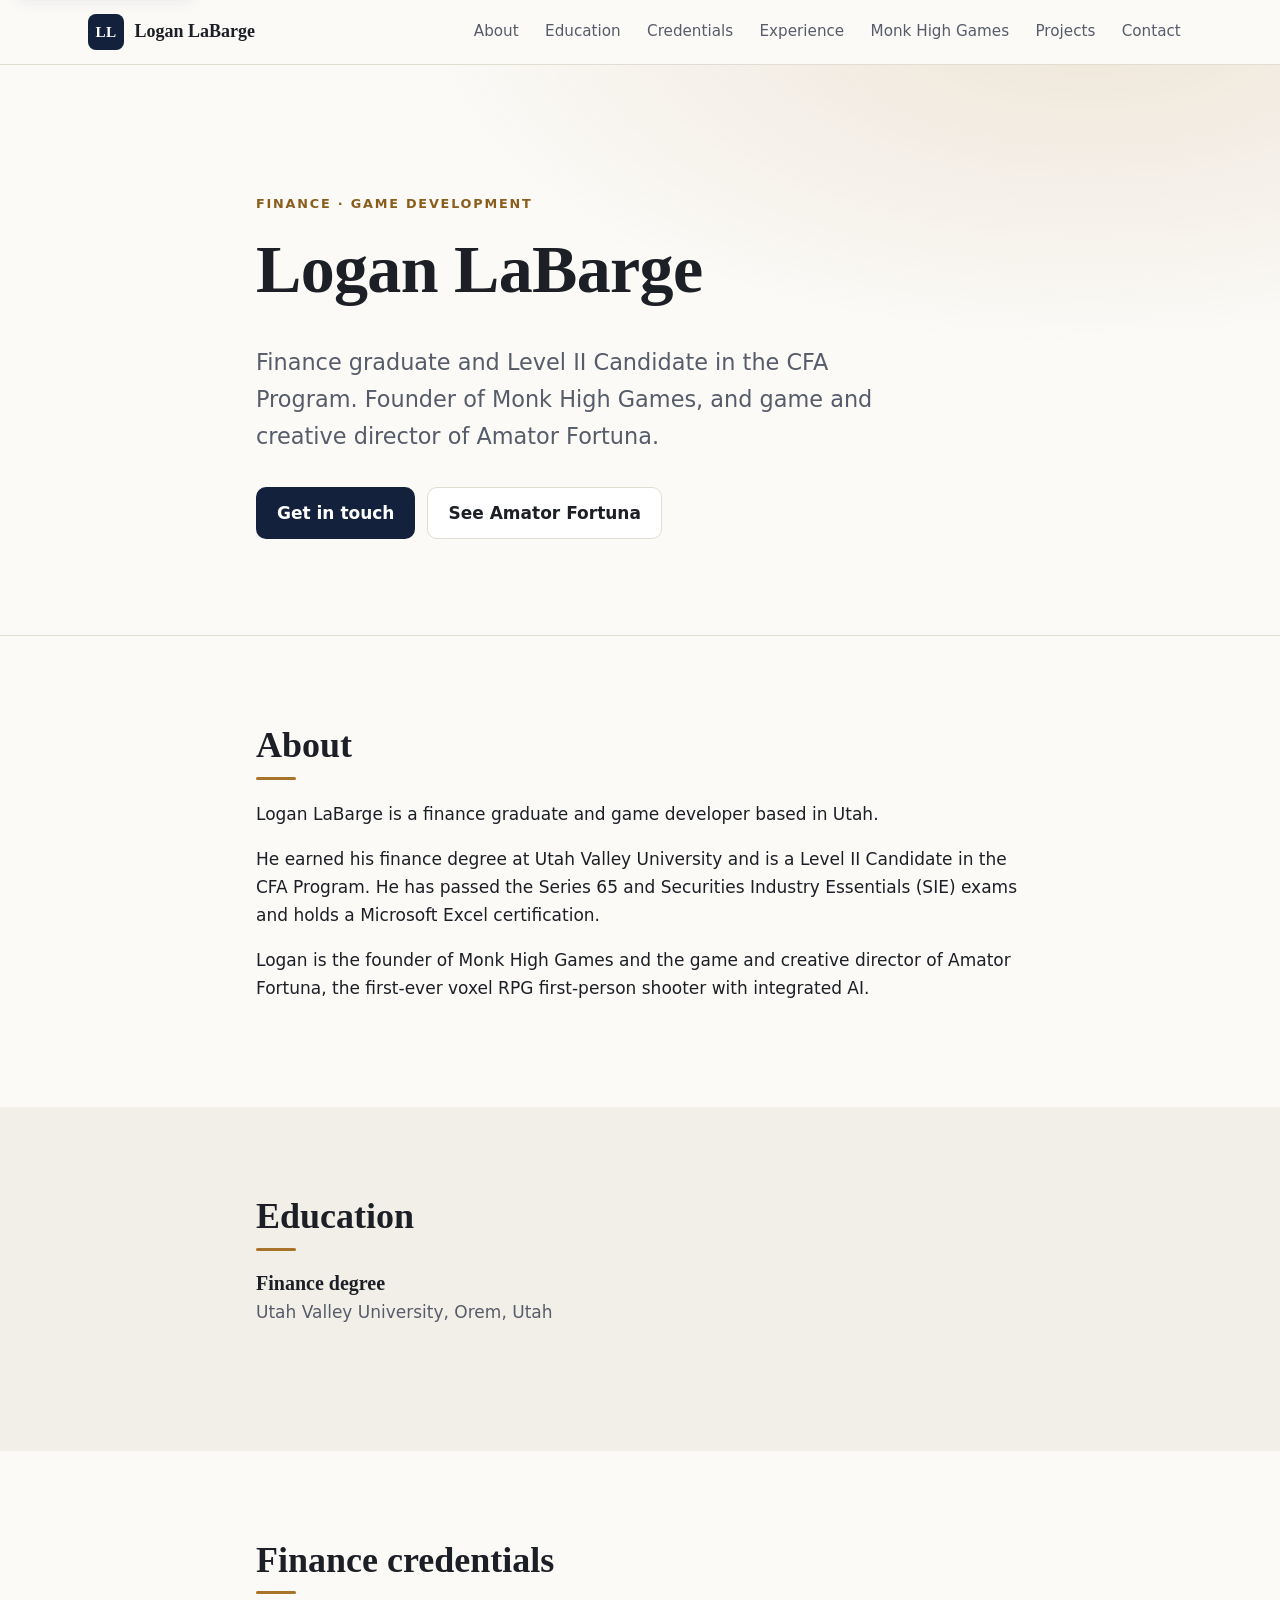
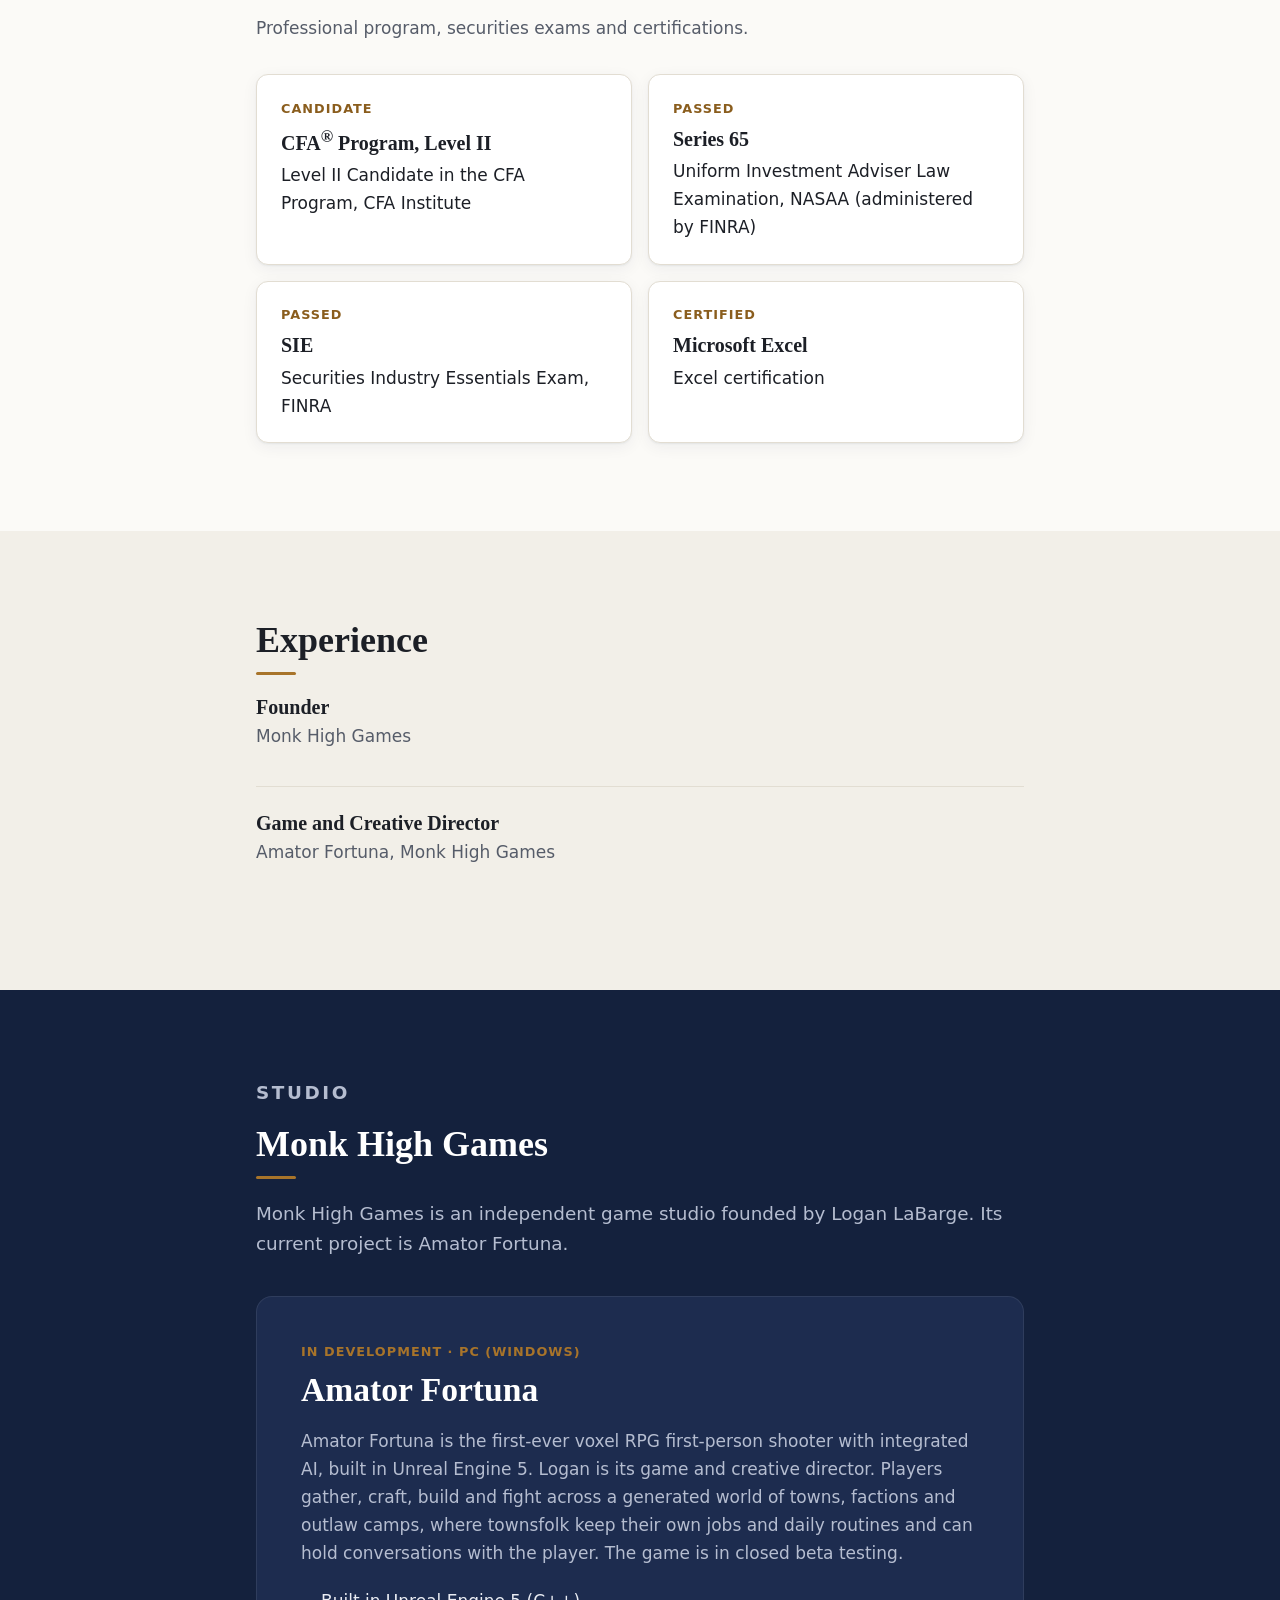
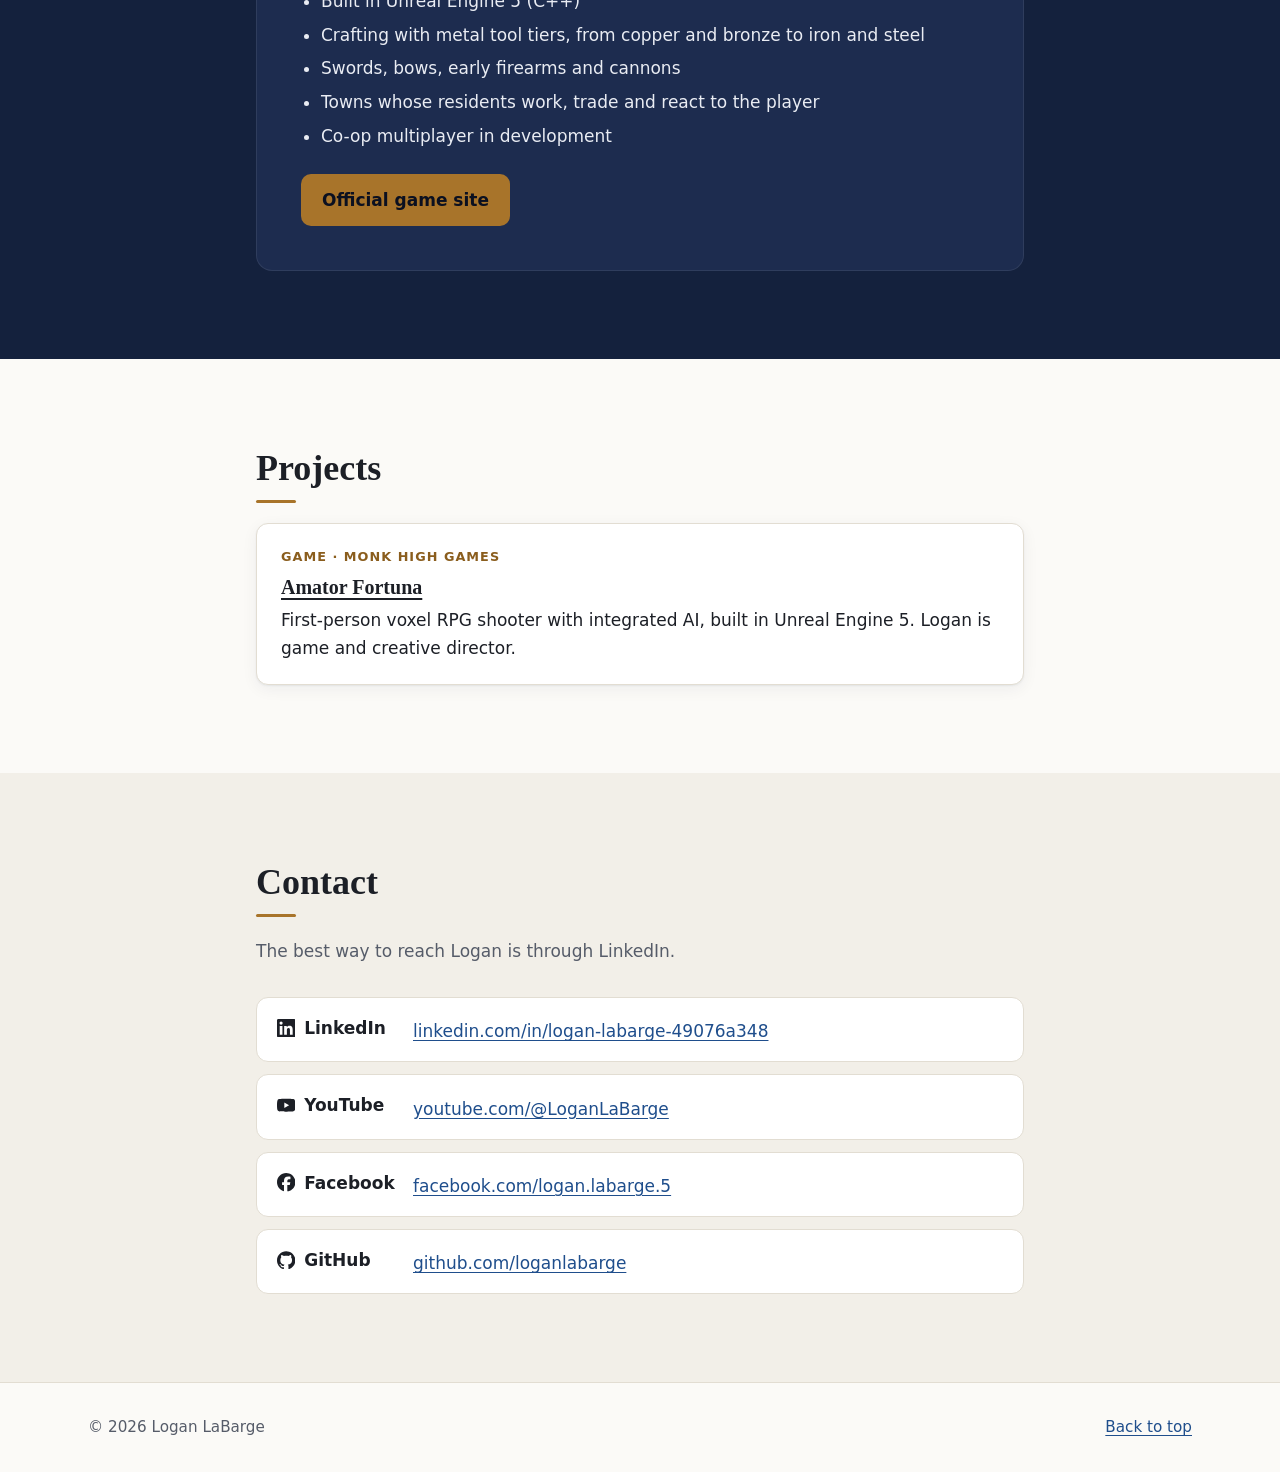
==== commit f78433f0: "Add Facebook profile (logan.labarge.5) to the site Contact list gets a Facebook row with its icon (r" ====
--- a/index.html
+++ b/index.html
@@ -117,6 +117,7 @@
           "https://www.linkedin.com/in/logan-labarge-49076a348/",
           "https://www.youtube.com/@LoganLaBarge",
           "https://www.youtube.com/channel/UCaB4kdAwZKcUy-RyfiN5hcw",
+          "https://www.facebook.com/logan.labarge.5",
           "https://github.com/loganlabarge"
         ]
       },
@@ -317,6 +318,7 @@
         <ul class="contact-list">
           <li><span class="contact-label"><svg class="social-icon" viewBox="0 0 24 24" aria-hidden="true" focusable="false"><path d="M20.447 20.452h-3.554v-5.569c0-1.328-.027-3.037-1.852-3.037-1.853 0-2.136 1.445-2.136 2.939v5.667H9.351V9h3.414v1.561h.046c.477-.9 1.637-1.85 3.37-1.85 3.601 0 4.267 2.37 4.267 5.455v6.286zM5.337 7.433a2.062 2.062 0 1 1 0-4.125 2.062 2.062 0 0 1 0 4.125zM7.119 20.452H3.555V9h3.564v11.452zM22.225 0H1.771C.792 0 0 .774 0 1.729v20.542C0 23.227.792 24 1.771 24h20.451C23.2 24 24 23.227 24 22.271V1.729C24 .774 23.2 0 22.222 0h.003z"/></svg>LinkedIn</span> <a href="https://www.linkedin.com/in/logan-labarge-49076a348/" rel="me">linkedin.com/in/logan-labarge-49076a348</a></li>
           <li><span class="contact-label"><svg class="social-icon" viewBox="0 0 24 24" aria-hidden="true" focusable="false"><path d="M23.498 6.186a3.016 3.016 0 0 0-2.122-2.136C19.505 3.545 12 3.545 12 3.545s-7.505 0-9.377.505A3.017 3.017 0 0 0 .502 6.186C0 8.07 0 12 0 12s0 3.93.502 5.814a3.016 3.016 0 0 0 2.122 2.136c1.871.505 9.376.505 9.376.505s7.505 0 9.377-.505a3.015 3.015 0 0 0 2.122-2.136C24 15.93 24 12 24 12s0-3.93-.502-5.814zM9.545 15.568V8.432L15.818 12l-6.273 3.568z"/></svg>YouTube</span> <a href="https://www.youtube.com/@LoganLaBarge" rel="me">youtube.com/@LoganLaBarge</a></li>
+          <li><span class="contact-label"><svg class="social-icon" viewBox="0 0 24 24" aria-hidden="true" focusable="false"><path d="M9.101 23.691v-7.98H6.627v-3.667h2.474v-1.58c0-4.085 1.848-5.978 5.858-5.978.401 0 .955.042 1.468.103a8.68 8.68 0 0 1 1.141.195v3.325a8.623 8.623 0 0 0-.653-.036 26.805 26.805 0 0 0-.733-.009c-.707 0-1.259.096-1.675.309a1.686 1.686 0 0 0-.679.622c-.258.42-.374.995-.374 1.752v1.297h3.919l-.386 2.103-.287 1.564h-3.246v8.245C19.396 23.238 24 18.179 24 12.044c0-6.627-5.373-12-12-12s-12 5.373-12 12c0 5.628 3.874 10.35 9.101 11.647Z"/></svg>Facebook</span> <a href="https://www.facebook.com/logan.labarge.5" rel="me">facebook.com/logan.labarge.5</a></li>
           <li><span class="contact-label"><svg class="social-icon" viewBox="0 0 24 24" aria-hidden="true" focusable="false"><path d="M12 .297c-6.63 0-12 5.373-12 12 0 5.303 3.438 9.8 8.205 11.385.6.113.82-.258.82-.577 0-.285-.01-1.04-.015-2.04-3.338.724-4.042-1.61-4.042-1.61C4.422 18.07 3.633 17.7 3.633 17.7c-1.087-.744.084-.729.084-.729 1.205.084 1.838 1.236 1.838 1.236 1.07 1.835 2.809 1.305 3.495.998.108-.776.417-1.305.76-1.605-2.665-.3-5.466-1.332-5.466-5.93 0-1.31.465-2.38 1.235-3.22-.135-.303-.54-1.523.105-3.176 0 0 1.005-.322 3.3 1.23.96-.267 1.98-.399 3-.405 1.02.006 2.04.138 3 .405 2.28-1.552 3.285-1.23 3.285-1.23.645 1.653.24 2.873.12 3.176.765.84 1.23 1.91 1.23 3.22 0 4.61-2.805 5.625-5.475 5.92.42.36.81 1.096.81 2.22 0 1.606-.015 2.896-.015 3.286 0 .315.21.69.825.57C20.565 22.092 24 17.592 24 12.297c0-6.627-5.373-12-12-12"/></svg>GitHub</span> <a href="https://github.com/loganlabarge" rel="me">github.com/loganlabarge</a></li>
         </ul>
       </div>
